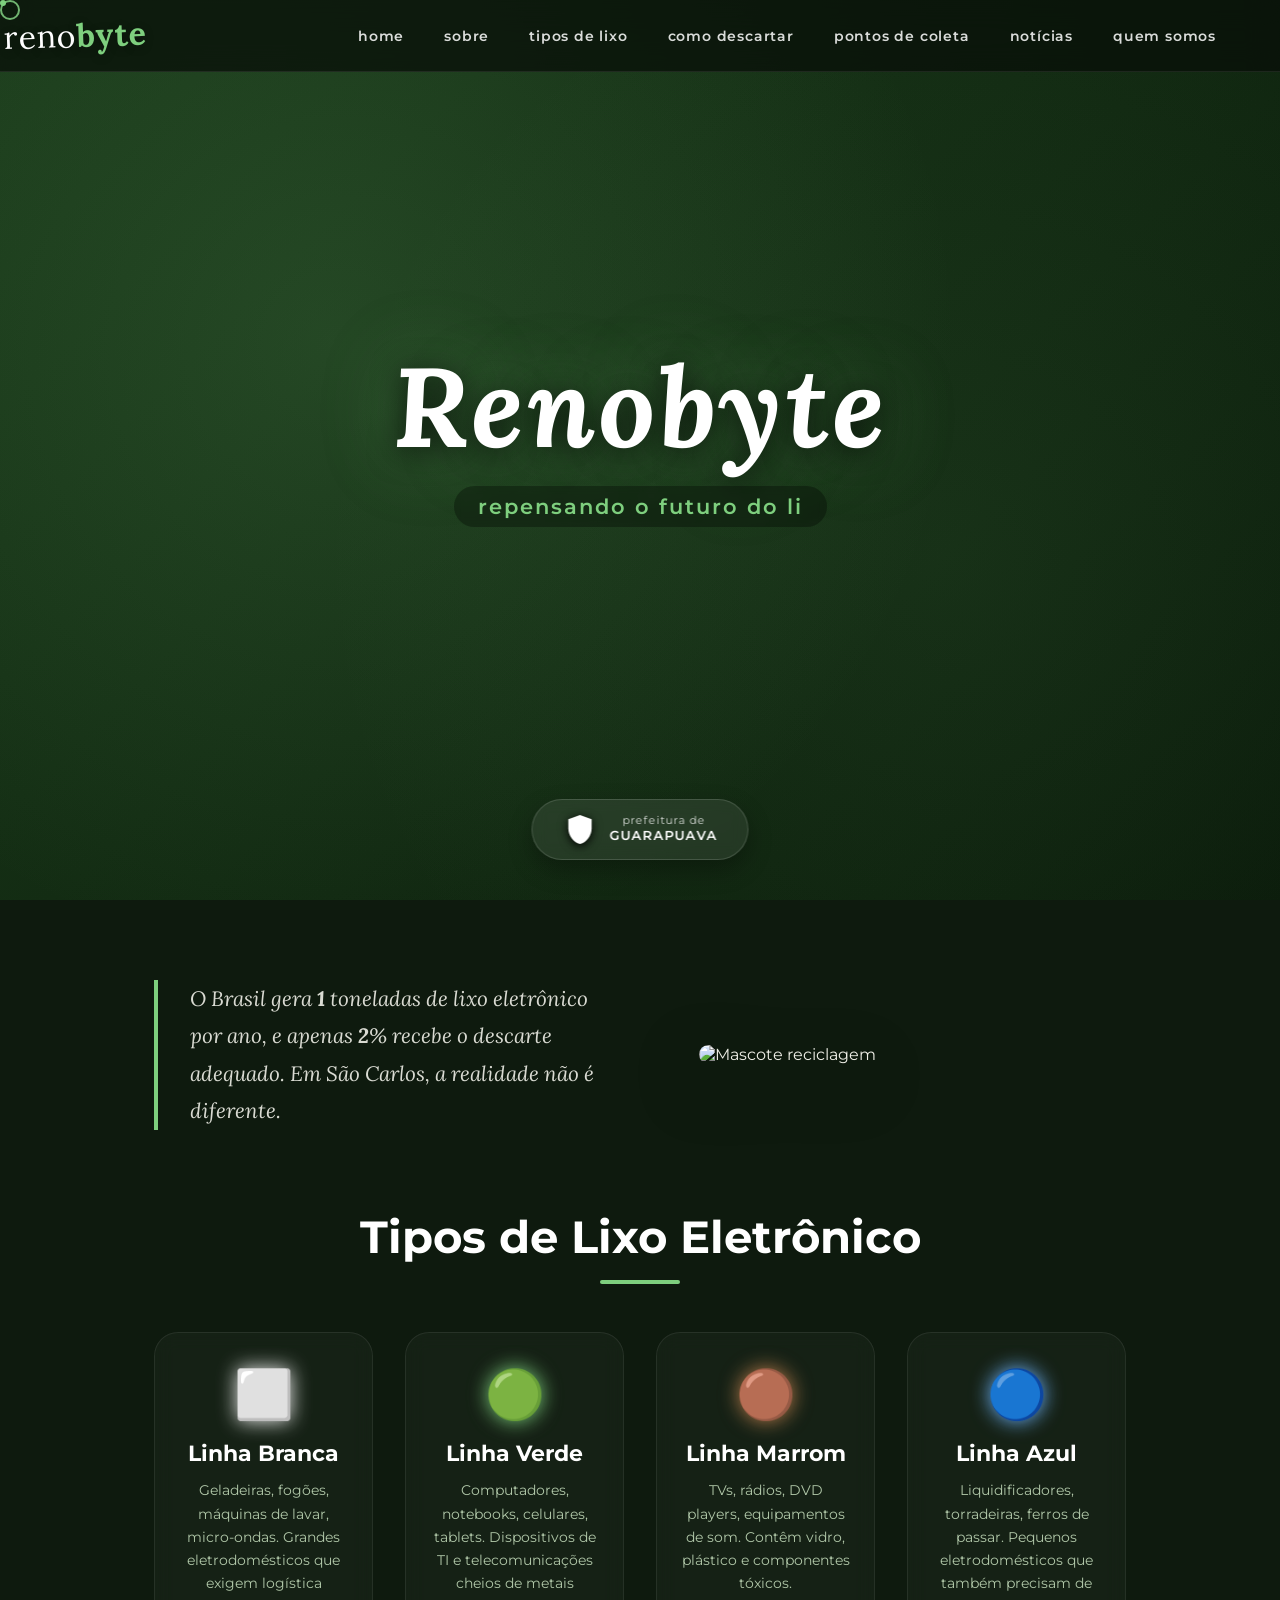
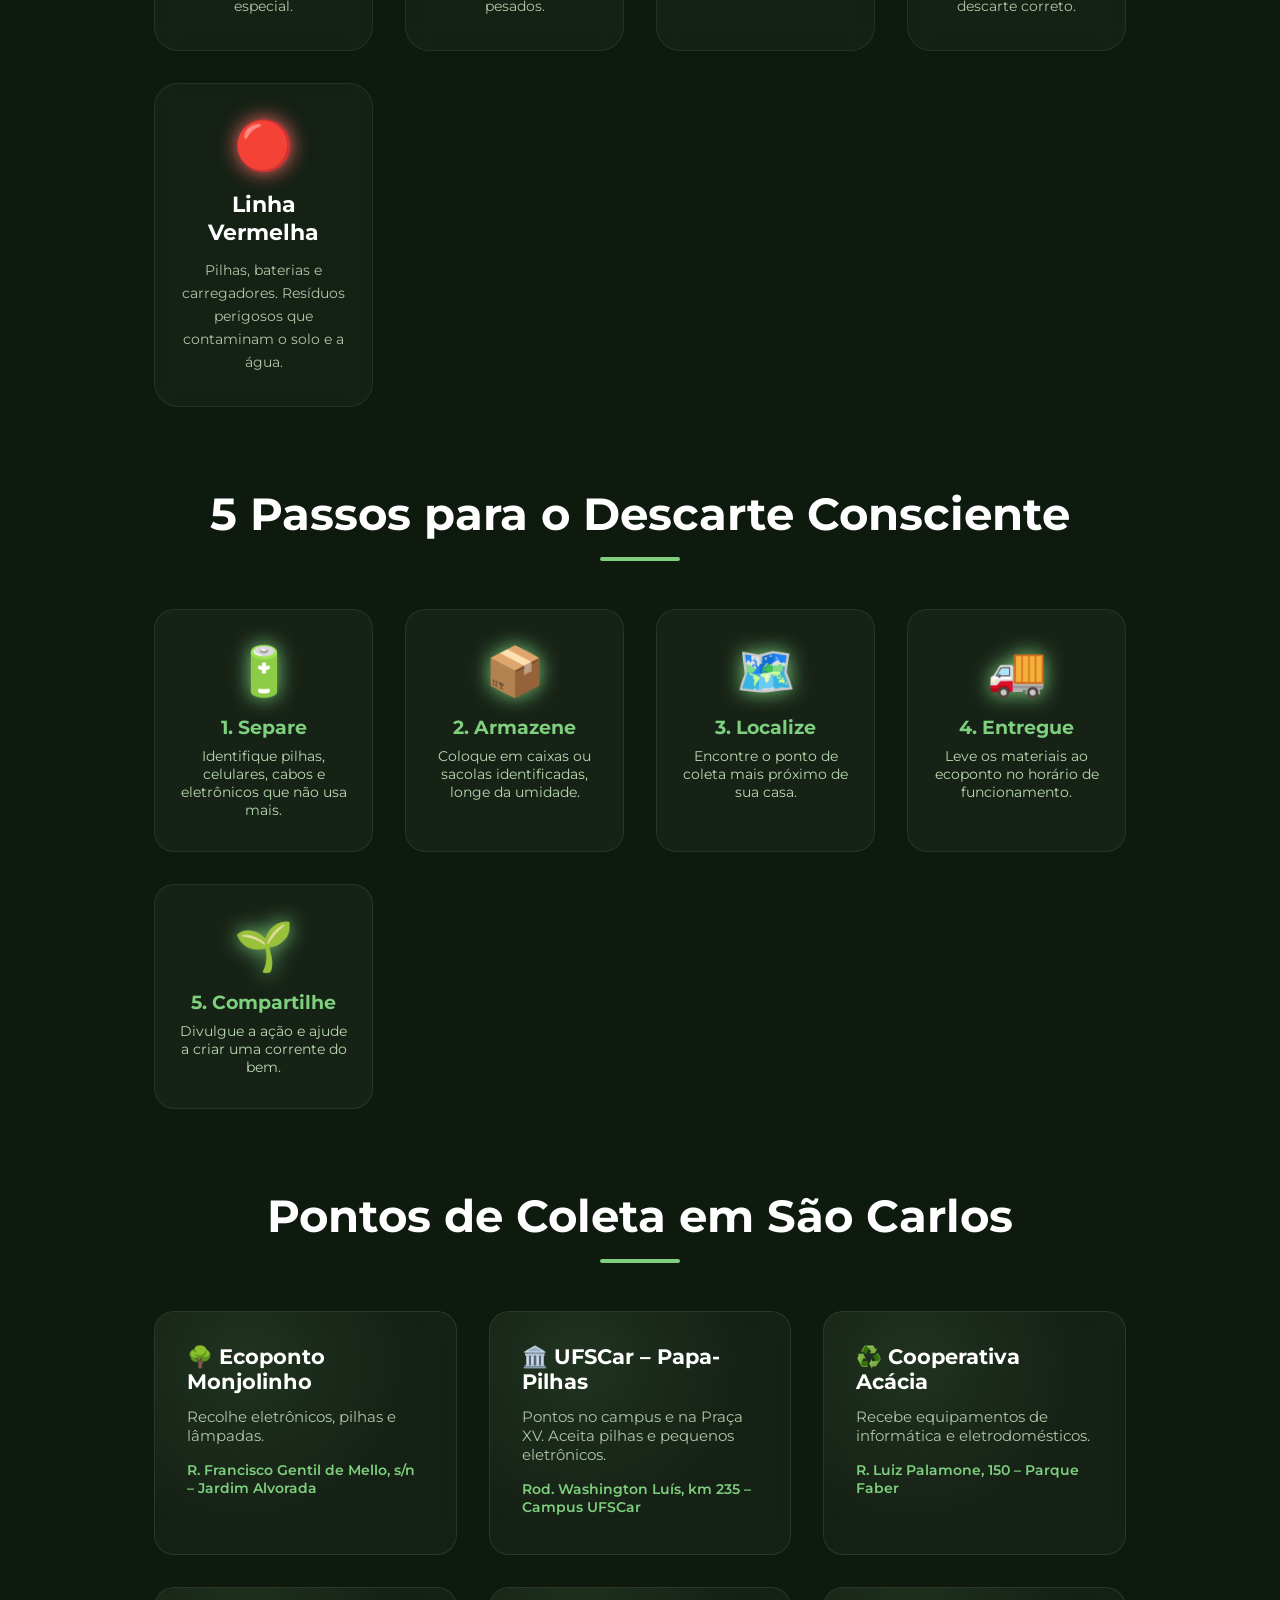
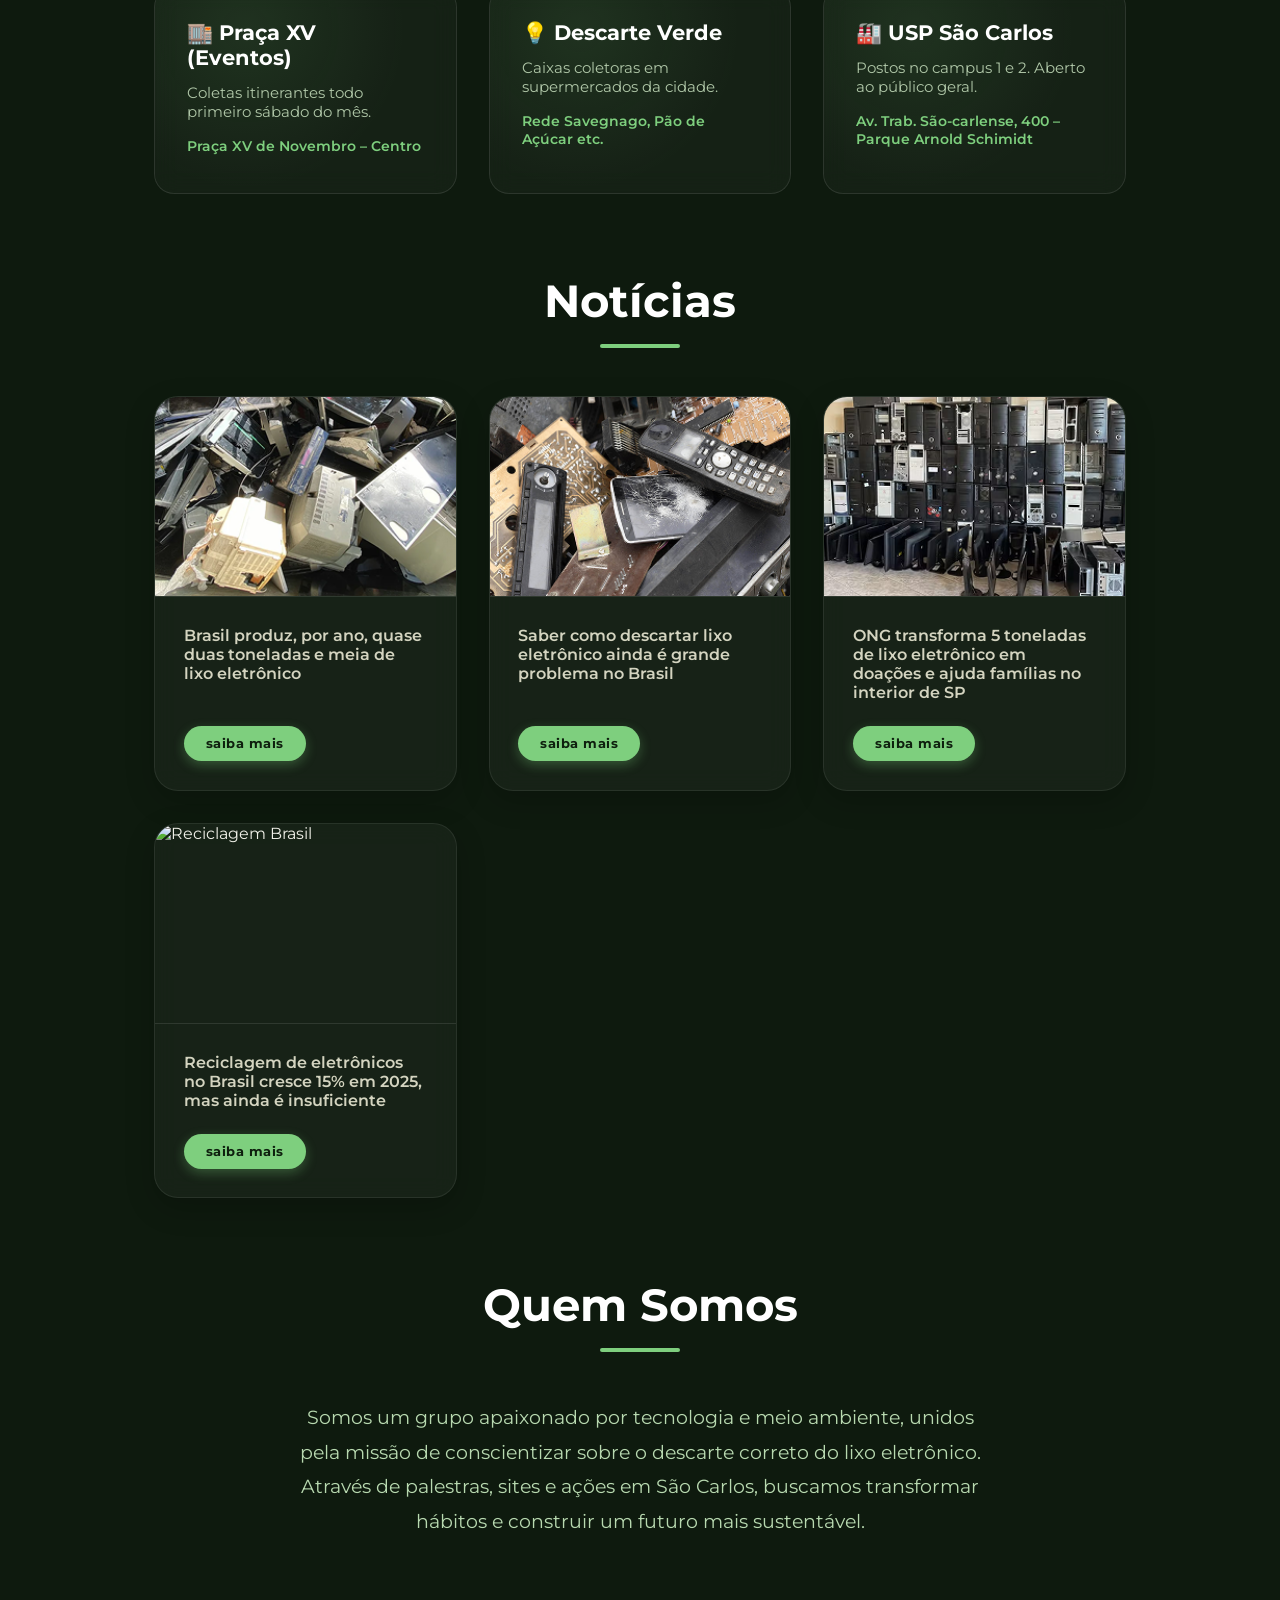
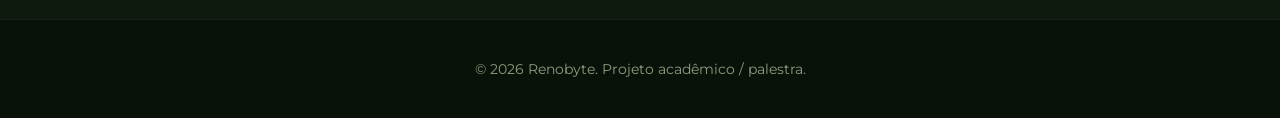
==== Renobyte/index.html @ 508f80ec "Commti" ====
<!DOCTYPE html>
<html lang="pt-br">
<head>
    <meta charset="UTF-8">
    <meta name="viewport" content="width=device-width, initial-scale=1.0">
    <title>Renobyte - Lixo Eletrônico São Carlos</title>
    <link rel="preconnect" href="https://fonts.googleapis.com">
    <link rel="preconnect" href="https://fonts.gstatic.com" crossorigin>
    <link href="https://fonts.googleapis.com/css2?family=Montserrat:wght@400;600;700&family=Lora:ital,wght@0,400;1,400&display=swap" rel="stylesheet">
    <link rel="stylesheet" href="./Styles/Index.css">
</head>
<body>
    <canvas id="particleCanvas"></canvas>

    <div class="cursor"></div>
    <div class="cursor-dot"></div>

    <div class="mobile-overlay" id="mobileOverlay"></div>
    <div class="mobile-menu" id="mobileMenu">
        <a href="#home">home</a>
        <a href="#sobre">sobre</a>
        <a href="#tipos">tipos de lixo</a>
        <a href="#passos">como descartar</a>
        <a href="#pontos">pontos de coleta</a>
        <a href="#noticias">notícias</a>
        <a href="#quem-somos">quem somos</a>
    </div>

    <header>
        <div class="logo reveal-left">reno<span>byte</span></div>
        <nav class="desktop-nav">
            <ul>
                <li><a href="#home">home</a></li>
                <li><a href="#sobre">sobre</a></li>
                <li><a href="#tipos">tipos de lixo</a></li>
                <li><a href="#passos">como descartar</a></li>
                <li><a href="#pontos">pontos de coleta</a></li>
                <li><a href="#noticias">notícias</a></li>
                <li><a href="#quem-somos">quem somos</a></li>
            </ul>
        </nav>
        <button class="hamburger" id="hamburger" aria-label="Menu">
            <span></span>
            <span></span>
            <span></span>
        </button>
    </header>

    <!-- Hero -->
    <section id="home" class="hero">
        <div class="hero-content">
            <h1 id="mainTitle">Renobyte</h1>
            <p class="tagline" id="typing"></p>
        </div>
        <div class="guarapuava-badge" id="badge">
            <img src="data:image/svg+xml,%3Csvg xmlns='http://www.w3.org/2000/svg' viewBox='0 0 24 24' fill='%23ffffff'%3E%3Cpath d='M12 2L4 5v6.09c0 5.05 3.41 9.76 8 10.91 4.59-1.15 8-5.86 8-10.91V5l-8-3z'/%3E%3C/svg%3E" alt="escudo">
            <div class="text">
                <small>prefeitura de</small>
                GUARAPUAVA
            </div>
        </div>
    </section>

    <!-- Sobre -->
    <section id="sobre" class="section-pad about-section">
        <div class="about-text reveal reveal-left">
            <p>O Brasil gera <strong id="tonCounter">0</strong> toneladas de lixo eletrônico por ano, e apenas <strong id="percentCounter">0</strong>% recebe o descarte adequado. Em São Carlos, a realidade não é diferente.</p>
        </div>
        <div class="about-image reveal reveal-right">
            <img src="https://cdn-icons-png.flaticon.com/512/6407/6407187.png" alt="Mascote reciclagem">
        </div>
    </section>

    <!-- Tipos de Lixo Eletrônico -->
    <section id="tipos" class="section-pad">
        <h2 class="section-title reveal reveal-up">Tipos de Lixo Eletrônico</h2>
        <div class="tipos-grid">
            <div class="tipo-card linha-branca reveal reveal-left">
                <div class="tipo-icon">⬜</div>
                <h3>Linha Branca</h3>
                <p>Geladeiras, fogões, máquinas de lavar, micro-ondas. Grandes eletrodomésticos que exigem logística especial.</p>
            </div>
            <div class="tipo-card linha-verde reveal reveal-up">
                <div class="tipo-icon">🟢</div>
                <h3>Linha Verde</h3>
                <p>Computadores, notebooks, celulares, tablets. Dispositivos de TI e telecomunicações cheios de metais pesados.</p>
            </div>
            <div class="tipo-card linha-marrom reveal reveal-up">
                <div class="tipo-icon">🟤</div>
                <h3>Linha Marrom</h3>
                <p>TVs, rádios, DVD players, equipamentos de som. Contêm vidro, plástico e componentes tóxicos.</p>
            </div>
            <div class="tipo-card linha-azul reveal reveal-up">
                <div class="tipo-icon">🔵</div>
                <h3>Linha Azul</h3>
                <p>Liquidificadores, torradeiras, ferros de passar. Pequenos eletrodomésticos que também precisam de descarte correto.</p>
            </div>
            <div class="tipo-card linha-vermelha reveal reveal-right">
                <div class="tipo-icon">🔴</div>
                <h3>Linha Vermelha</h3>
                <p>Pilhas, baterias e carregadores. Resíduos perigosos que contaminam o solo e a água.</p>
            </div>
        </div>
    </section>

    <!-- 5 passos -->
    <section id="passos" class="section-pad">
        <h2 class="section-title reveal reveal-up">5 Passos para o Descarte Consciente</h2>
        <div class="steps-container">
            <div class="step-card reveal reveal-up">
                <div class="step-icon">🔋</div>
                <h3>1. Separe</h3>
                <p>Identifique pilhas, celulares, cabos e eletrônicos que não usa mais.</p>
            </div>
            <div class="step-card reveal reveal-up">
                <div class="step-icon">📦</div>
                <h3>2. Armazene</h3>
                <p>Coloque em caixas ou sacolas identificadas, longe da umidade.</p>
            </div>
            <div class="step-card reveal reveal-up">
                <div class="step-icon">🗺️</div>
                <h3>3. Localize</h3>
                <p>Encontre o ponto de coleta mais próximo de sua casa.</p>
            </div>
            <div class="step-card reveal reveal-up">
                <div class="step-icon">🚚</div>
                <h3>4. Entregue</h3>
                <p>Leve os materiais ao ecoponto no horário de funcionamento.</p>
            </div>
            <div class="step-card reveal reveal-up">
                <div class="step-icon">🌱</div>
                <h3>5. Compartilhe</h3>
                <p>Divulgue a ação e ajude a criar uma corrente do bem.</p>
            </div>
        </div>
    </section>

    <!-- Pontos de coleta -->
    <section id="pontos" class="section-pad">
        <h2 class="section-title reveal reveal-up">Pontos de Coleta em São Carlos</h2>
        <div class="pontos-grid">
            <div class="ponto-card reveal reveal-left">
                <h4>🌳 Ecoponto Monjolinho</h4>
                <p>Recolhe eletrônicos, pilhas e lâmpadas.</p>
                <p class="endereco">R. Francisco Gentil de Mello, s/n – Jardim Alvorada</p>
            </div>
            <div class="ponto-card reveal reveal-up">
                <h4>🏛️ UFSCar – Papa-Pilhas</h4>
                <p>Pontos no campus e na Praça XV. Aceita pilhas e pequenos eletrônicos.</p>
                <p class="endereco">Rod. Washington Luís, km 235 – Campus UFSCar</p>
            </div>
            <div class="ponto-card reveal reveal-right">
                <h4>♻️ Cooperativa Acácia</h4>
                <p>Recebe equipamentos de informática e eletrodomésticos.</p>
                <p class="endereco">R. Luiz Palamone, 150 – Parque Faber</p>
            </div>
            <div class="ponto-card reveal reveal-left">
                <h4>🏬 Praça XV (Eventos)</h4>
                <p>Coletas itinerantes todo primeiro sábado do mês.</p>
                <p class="endereco">Praça XV de Novembro – Centro</p>
            </div>
            <div class="ponto-card reveal reveal-up">
                <h4>💡 Descarte Verde</h4>
                <p>Caixas coletoras em supermercados da cidade.</p>
                <p class="endereco">Rede Savegnago, Pão de Açúcar etc.</p>
            </div>
            <div class="ponto-card reveal reveal-right">
                <h4>🏭 USP São Carlos</h4>
                <p>Postos no campus 1 e 2. Aberto ao público geral.</p>
                <p class="endereco">Av. Trab. São-carlense, 400 – Parque Arnold Schimidt</p>
            </div>
        </div>
    </section>

    <!-- Notícias -->
    <section id="noticias" class="section-pad">
        <h2 class="section-title reveal reveal-up">Notícias</h2>
        <div class="news-container">
            <div class="news-card reveal reveal-up">
                <img src="./imgs/image 2.png" alt="Lixo eletrônico">
                <div class="content">
                    <p>Brasil produz, por ano, quase duas toneladas e meia de lixo eletrônico</p>
                    <a href="https://noticias.cancaonova.com/brasil/brasil-produz-por-ano-quase-duas-toneladas-e-meia-de-lixo-eletronico/" target="_blank" class="btn">Saiba Mais</a>
                </div>
            </div>
            <div class="news-card reveal reveal-up">
                <img src="./imgs/Rectangle 7.png" alt="Descarte">
                <div class="content">
                    <p>Saber como descartar lixo eletrônico ainda é grande problema no Brasil</p>
                    <a href="https://www.metropoles.com/brasil/saber-como-descartar-lixo-eletronico-ainda-e-grande-problema-no-brasil" target="_blank" class="btn">Saiba Mais</a>
                </div>
            </div>
            <div class="news-card reveal reveal-up">
                <img src="./imgs/image 3.png" alt="ONG">
                <div class="content">
                    <p>ONG transforma 5 toneladas de lixo eletrônico em doações e ajuda famílias no interior de SP</p>
                    <a href="https://g1.globo.com/sp/presidente-prudente-e-regiao/noticia/2025/11/10/ong-transforma-5-toneladas-de-lixo-eletronico-em-doacoes-e-ajuda-familias-no-interior-de-sp.ghtml" target="_blank" class="btn">Saiba Mais</a>
                </div>
            </div>
            <div class="news-card reveal reveal-up">
                <img src="https://images.unsplash.com/photo-1532996122724-e3c354a0b15b?w=500&auto=format&fit=crop&q=60" alt="Reciclagem Brasil">
                <div class="content">
                    <p>Reciclagem de eletrônicos no Brasil cresce 15% em 2025, mas ainda é insuficiente</p>
                    <a href="https://www.bbc.com/portuguese/articles/ckg2k9k48z8o" target="_blank" class="btn">Saiba Mais</a>
                </div>
            </div>
        </div>
    </section>

    <!-- Quem somos -->
    <section id="quem-somos" class="section-pad">
        <h2 class="section-title reveal reveal-up">Quem Somos</h2>
        <p class="quemsomos-text reveal reveal-scale">Somos um grupo apaixonado por tecnologia e meio ambiente, unidos pela missão de conscientizar sobre o descarte correto do lixo eletrônico. Através de palestras, sites e ações em São Carlos, buscamos transformar hábitos e construir um futuro mais sustentável.</p>
    </section>

    <footer>
        <p>© 2026 Renobyte. Projeto acadêmico / palestra.</p>
    </footer>

    <script src="./Scripts/Index.js" defer></script>
</body>
</html>
---- Renobyte/Styles/Index.css ----
* {
            margin: 0;
            padding: 0;
            box-sizing: border-box;
        }

        body {
            font-family: 'Montserrat', sans-serif;
            background-color: #0e1a0e;
            color: #f0f0e8;
            overflow-x: hidden;
            cursor: none;
        }

        #particleCanvas {
            position: fixed;
            top: 0;
            left: 0;
            width: 100%;
            height: 100%;
            z-index: -1;
            pointer-events: none;
        }

        .cursor {
            width: 20px;
            height: 20px;
            border: 2px solid #7ecf7e;
            border-radius: 50%;
            position: fixed;
            pointer-events: none;
            z-index: 9999;
            transition: transform 0.1s ease, background 0.2s;
            mix-blend-mode: difference;
        }
        .cursor-dot {
            width: 6px;
            height: 6px;
            background: #7ecf7e;
            border-radius: 50%;
            position: fixed;
            pointer-events: none;
            z-index: 10000;
            transition: transform 0.05s ease;
        }
        .cursor-trail {
            position: fixed;
            width: 40px;
            height: 40px;
            border: 1px solid rgba(126,207,126,0.2);
            border-radius: 50%;
            pointer-events: none;
            z-index: 9998;
            opacity: 0;
            transition: opacity 0.2s;
        }

        header {
            position: fixed;
            top: 0;
            left: 0;
            right: 0;
            z-index: 1000;
            background: rgba(8, 15, 8, 0.75);
            backdrop-filter: blur(15px);
            border-bottom: 1px solid rgba(255, 255, 255, 0.08);
            padding: 15px 5%;
            display: flex;
            justify-content: space-between;
            align-items: center;
            cursor: none;
        }
        .logo {
            font-family: 'Lora', serif;
            font-size: 2rem;
            color: #fff;
            letter-spacing: 1px;
            text-shadow: 0 2px 10px rgba(0,0,0,0.3);
            z-index: 1100;
            white-space: nowrap;
        }
        .logo span {
            color: #7ecf7e;
            font-weight: 700;
        }

        nav ul {
            display: flex;
            list-style: none;
            gap: 2.5rem;
        }
        nav a {
            text-decoration: none;
            color: rgba(255, 255, 255, 0.85);
            font-weight: 600;
            font-size: 0.9rem;
            text-transform: lowercase;
            letter-spacing: 0.8px;
            transition: color 0.3s;
            cursor: none;
        }
        nav a:hover {
            color: #7ecf7e;
        }

        .hamburger {
            display: none;
            flex-direction: column;
            cursor: pointer;
            z-index: 1100;
            background: none;
            border: none;
            padding: 10px;
        }
        .hamburger span {
            width: 30px;
            height: 3px;
            background: #7ecf7e;
            margin: 4px 0;
            border-radius: 3px;
            transition: 0.4s;
            display: block;
        }
        .hamburger.active span:nth-child(1) {
            transform: rotate(-45deg) translate(-5px, 6px);
        }
        .hamburger.active span:nth-child(2) {
            opacity: 0;
        }
        .hamburger.active span:nth-child(3) {
            transform: rotate(45deg) translate(-5px, -6px);
        }

        .mobile-menu {
            position: fixed;
            top: 0;
            right: -280px;
            width: 280px;
            height: 100vh;
            background: rgba(10, 20, 10, 0.95);
            backdrop-filter: blur(20px);
            border-left: 1px solid rgba(255,255,255,0.1);
            z-index: 1050;
            padding: 90px 30px 30px;
            transition: right 0.4s cubic-bezier(0.23, 1, 0.32, 1);
            display: flex;
            flex-direction: column;
            gap: 1.5rem;
        }
        .mobile-menu.active {
            right: 0;
        }
        .mobile-menu a {
            color: rgba(255,255,255,0.9);
            text-decoration: none;
            font-size: 1.2rem;
            font-weight: 600;
            text-transform: lowercase;
            letter-spacing: 1px;
            padding: 12px 0;
            border-bottom: 1px solid rgba(255,255,255,0.1);
            cursor: none;
        }
        .mobile-overlay {
            position: fixed;
            top: 0;
            left: 0;
            width: 100%;
            height: 100%;
            background: rgba(0,0,0,0.5);
            z-index: 1040;
            opacity: 0;
            pointer-events: none;
            transition: opacity 0.4s;
        }
        .mobile-overlay.active {
            opacity: 1;
            pointer-events: auto;
        }

        .hero {
            position: relative;
            width: 100%;
            height: 100vh;
            display: flex;
            flex-direction: column;
            align-items: center;
            justify-content: center;
            text-align: center;
            background: linear-gradient(135deg, #1a3a1a, #0a1a0a);
            overflow: hidden;
        }
        .hero::before {
            content: '';
            position: absolute;
            width: 120%;
            height: 120%;
            background: radial-gradient(circle at 30% 40%, rgba(126,207,126,0.15) 0%, transparent 50%),
                        radial-gradient(circle at 70% 60%, rgba(126,207,126,0.08) 0%, transparent 50%);
            animation: heroPulse 8s ease-in-out infinite alternate;
        }
        @keyframes heroPulse {
            0% { transform: scale(1) rotate(0deg); }
            100% { transform: scale(1.05) rotate(2deg); }
        }
        .hero-content { position: relative; z-index: 2; }
        .hero h1 {
            font-family: 'Lora', serif;
            font-size: clamp(3rem, 10vw, 7rem);
            font-style: italic;
            color: #fff;
            margin-bottom: 0.5rem;
            text-shadow: 0 4px 30px rgba(0,0,0,0.8), 0 0 80px rgba(126,207,126,0.4);
            letter-spacing: 3px;
            transition: text-shadow 0.3s;
            max-width: 100vw;
            word-wrap: break-word;
            padding: 0 20px;
        }
        .hero h1.glitch-active {
            animation: glitch 0.3s linear;
        }
        @keyframes glitch {
            0% { text-shadow: 2px 0 red, -2px 0 blue; transform: translate(2px, -2px); }
            25% { text-shadow: -2px 0 cyan, 2px 0 magenta; transform: translate(-2px, 2px); }
            50% { text-shadow: 3px 0 yellow, -3px 0 green; transform: translate(-3px, -3px); }
            75% { text-shadow: -1px 0 white, 1px 0 lime; transform: translate(1px, 1px); }
            100% { text-shadow: none; transform: translate(0); }
        }
        .tagline {
            font-size: clamp(0.9rem, 2.5vw, 1.3rem);
            font-weight: 600;
            color: #7ecf7e;
            margin-bottom: 2.5rem;
            text-transform: lowercase;
            letter-spacing: 2px;
            background: rgba(0,0,0,0.3);
            display: inline-block;
            padding: 8px 24px;
            border-radius: 30px;
            backdrop-filter: blur(4px);
            min-height: 2.5rem;
        }
        .guarapuava-badge {
            position: absolute;
            bottom: 40px;
            left: 50%;
            transform: translateX(-50%);
            z-index: 5;
            display: flex;
            align-items: center;
            gap: 12px;
            background: rgba(255,255,255,0.08);
            backdrop-filter: blur(8px);
            padding: 12px 30px;
            border-radius: 40px;
            border: 1px solid rgba(255,255,255,0.15);
            box-shadow: 0 10px 25px rgba(0,0,0,0.3);
            transition: transform 0.1s ease-out;
        }
        .guarapuava-badge img {
            height: 35px;
            filter: drop-shadow(0 2px 5px black);
        }
        .guarapuava-badge .text {
            color: white;
            font-size: 0.8rem;
            font-weight: 600;
            letter-spacing: 1px;
            text-transform: uppercase;
            line-height: 1.3;
        }
        .guarapuava-badge .text small {
            display: block;
            font-weight: 400;
            opacity: 0.8;
            text-transform: none;
        }

        .section-pad {
            max-width: 1100px;
            margin: 80px auto;
            padding: 0 5%;
        }
        .section-title {
            font-size: 2.8rem;
            font-weight: 700;
            color: #fff;
            margin-bottom: 3rem;
            text-align: center;
            position: relative;
        }
        .section-title::after {
            content: '';
            display: block;
            width: 80px;
            height: 4px;
            background: #7ecf7e;
            margin: 1rem auto 0;
            border-radius: 5px;
        }

        .about-section {
            display: grid;
            grid-template-columns: 1fr 1fr;
            gap: 4rem;
            align-items: center;
        }
        .about-text {
            font-family: 'Lora', serif;
            font-style: italic;
            font-size: 1.3rem;
            color: rgba(240, 240, 232, 0.9);
            line-height: 1.8;
            border-left: 4px solid #7ecf7e;
            padding-left: 2rem;
        }
        .about-image img {
            width: 100%;
            max-width: 400px;
            display: block;
            margin: 0 auto;
            border-radius: 20px;
            filter: drop-shadow(0 20px 30px rgba(0,0,0,0.5));
        }

        /* Tipos de lixo */
        .tipos-grid {
            display: grid;
            grid-template-columns: repeat(auto-fit, minmax(200px, 1fr));
            gap: 2rem;
            perspective: 1000px;
        }
        .tipo-card {
            background: rgba(255,255,255,0.03);
            backdrop-filter: blur(10px);
            border: 1px solid rgba(255,255,255,0.08);
            border-radius: 24px;
            padding: 2rem 1.5rem;
            text-align: center;
            transition: transform 0.3s, box-shadow 0.3s, border-color 0.3s;
            cursor: default;
            transform-style: preserve-3d;
            position: relative;
            overflow: hidden;
        }
        .tipo-card:hover {
            transform: translateY(-8px) rotateX(3deg) rotateY(2deg);
            box-shadow: 0 25px 45px rgba(0,0,0,0.6);
            border-color: #7ecf7e;
        }
        .tipo-icon {
            font-size: 3rem;
            margin-bottom: 1rem;
            filter: drop-shadow(0 0 10px currentColor);
        }
        .tipo-card h3 {
            color: #fff;
            font-size: 1.4rem;
            margin-bottom: 0.8rem;
        }
        .tipo-card p {
            color: #b0c7a8;
            font-size: 0.9rem;
            line-height: 1.6;
        }
        .linha-branca .tipo-icon { color: #f0f0f0; }
        .linha-verde .tipo-icon { color: #7ecf7e; }
        .linha-marrom .tipo-icon { color: #b87c4b; }
        .linha-azul .tipo-icon { color: #6eb5ff; }
        .linha-vermelha .tipo-icon { color: #ff6b6b; }

        .steps-container {
            display: grid;
            grid-template-columns: repeat(auto-fit, minmax(180px, 1fr));
            gap: 2rem;
            margin-top: 2rem;
        }
        .step-card {
            background: rgba(255,255,255,0.04);
            backdrop-filter: blur(10px);
            border: 1px solid rgba(255,255,255,0.08);
            border-radius: 20px;
            padding: 2rem 1.5rem;
            text-align: center;
            transition: transform 0.3s, box-shadow 0.3s;
            cursor: default;
        }
        .step-card:hover {
            transform: translateY(-8px);
            box-shadow: 0 20px 40px rgba(0,0,0,0.5);
            border-color: rgba(126,207,126,0.5);
        }
        .step-icon {
            font-size: 3rem;
            margin-bottom: 1rem;
            filter: drop-shadow(0 0 10px #7ecf7e);
        }
        .step-card h3 {
            color: #7ecf7e;
            margin-bottom: 0.5rem;
            font-weight: 700;
        }
        .step-card p {
            color: #b8d9b0;
            font-size: 0.9rem;
        }

        .pontos-grid {
            display: grid;
            grid-template-columns: repeat(auto-fit, minmax(280px, 1fr));
            gap: 2rem;
            perspective: 1000px;
        }
        .ponto-card {
            background: rgba(255,255,255,0.03);
            backdrop-filter: blur(12px);
            border: 1px solid rgba(255,255,255,0.1);
            border-radius: 20px;
            padding: 2rem;
            transition: transform 0.3s, box-shadow 0.3s;
            cursor: pointer;
            transform-style: preserve-3d;
            position: relative;
            overflow: hidden;
        }
        .ponto-card::before {
            content: '';
            position: absolute;
            top: 0;
            left: 0;
            width: 100%;
            height: 100%;
            background: radial-gradient(circle at 30% 20%, rgba(126,207,126,0.1) 0%, transparent 60%);
            z-index: 0;
        }
        .ponto-card:hover {
            transform: translateY(-10px) rotateX(2deg);
            box-shadow: 0 25px 50px rgba(0,0,0,0.6), 0 0 30px rgba(126,207,126,0.2);
            border-color: #7ecf7e;
        }
        .ponto-card h4 {
            color: #fff;
            font-size: 1.3rem;
            margin-bottom: 0.8rem;
            position: relative;
            z-index: 1;
        }
        .ponto-card p {
            color: #b0c7a8;
            font-size: 0.95rem;
            margin-bottom: 0.4rem;
            position: relative;
            z-index: 1;
        }
        .ponto-card .endereco {
            color: #7ecf7e;
            font-weight: 600;
            font-size: 0.9rem;
            margin-top: 1rem;
            position: relative;
            z-index: 1;
        }

        .news-container {
            display: grid;
            grid-template-columns: repeat(auto-fit, minmax(250px, 1fr));
            gap: 2rem;
            perspective: 1000px;
        }
        .news-card {
            background: rgba(255, 255, 255, 0.04);
            backdrop-filter: blur(12px);
            border: 1px solid rgba(255, 255, 255, 0.08);
            border-radius: 24px;
            overflow: hidden;
            transition: box-shadow 0.3s, border-color 0.3s, transform 0.1s ease;
            box-shadow: 0 10px 30px rgba(0,0,0,0.2);
            display: flex;
            flex-direction: column;
            transform-style: preserve-3d;
            cursor: pointer;
        }
        .news-card:hover {
            border-color: rgba(126,207,126,0.5);
            box-shadow: 0 25px 50px rgba(0,0,0,0.6), 0 0 30px rgba(126,207,126,0.3);
        }
        .news-card img {
            width: 100%;
            height: 200px;
            object-fit: cover;
            border-bottom: 1px solid rgba(255,255,255,0.1);
        }
        .news-card .content {
            padding: 1.8rem;
            display: flex;
            flex-direction: column;
            flex: 1;
        }
        .news-card p {
            font-weight: 600;
            font-size: 1rem;
            color: #d4d4c0;
            margin-bottom: 1.5rem;
            flex: 1;
        }
        .btn {
            display: inline-block;
            background: #7ecf7e;
            color: #0e1f0e;
            font-weight: 700;
            font-size: 0.8rem;
            text-transform: lowercase;
            letter-spacing: 0.5px;
            padding: 10px 22px;
            border-radius: 30px;
            text-decoration: none;
            transition: background 0.3s, transform 0.2s, box-shadow 0.2s;
            align-self: flex-start;
            border: none;
            box-shadow: 0 4px 12px rgba(126,207,126,0.3);
            cursor: none;
            position: relative;
            overflow: hidden;
        }
        .btn:hover {
            background: #a0f0a0;
            box-shadow: 0 6px 20px rgba(126,207,126,0.6);
        }
        .btn:active { transform: scale(0.95); }

        .quemsomos-text {
            color: #b8d9b0;
            font-size: 1.2rem;
            line-height: 1.8;
            max-width: 700px;
            margin: 0 auto;
            text-align: center;
        }

        footer {
            text-align: center;
            padding: 40px;
            background: rgba(0,0,0,0.3);
            color: #8a9e7e;
            font-size: 0.9rem;
            border-top: 1px solid rgba(255,255,255,0.05);
        }

        .reveal {
            opacity: 0;
            transition: opacity 0.8s ease, transform 0.8s ease;
        }
        .reveal-left { transform: translateX(-60px) rotate(-2deg); }
        .reveal-right { transform: translateX(60px) rotate(2deg); }
        .reveal-up { transform: translateY(60px); }
        .reveal-scale { transform: scale(0.8); }
        .reveal.visible {
            opacity: 1;
            transform: translateX(0) rotate(0) translateY(0) scale(1);
        }

        @media (max-width: 768px) {
            body { cursor: auto; }
            .cursor, .cursor-dot, .cursor-trail { display: none; }
            header { padding: 15px 20px; }
            .hamburger { display: flex; }
            nav.desktop-nav { display: none; }
            .about-section {
                grid-template-columns: 1fr;
                gap: 2rem;
                text-align: center;
            }
            .about-text {
                border-left: none;
                border-bottom: 4px solid #7ecf7e;
                padding-bottom: 2rem;
                padding-left: 0;
            }
            .section-title { font-size: 2rem; }
            .hero h1 { font-size: clamp(2.5rem, 12vw, 4rem); }
            .tagline { font-size: 0.9rem; }
            .tipos-grid { grid-template-columns: 1fr; }
            .news-container { grid-template-columns: 1fr; }
        }

        @media (min-width: 769px) {
            .mobile-menu, .mobile-overlay { display: none; }
        }
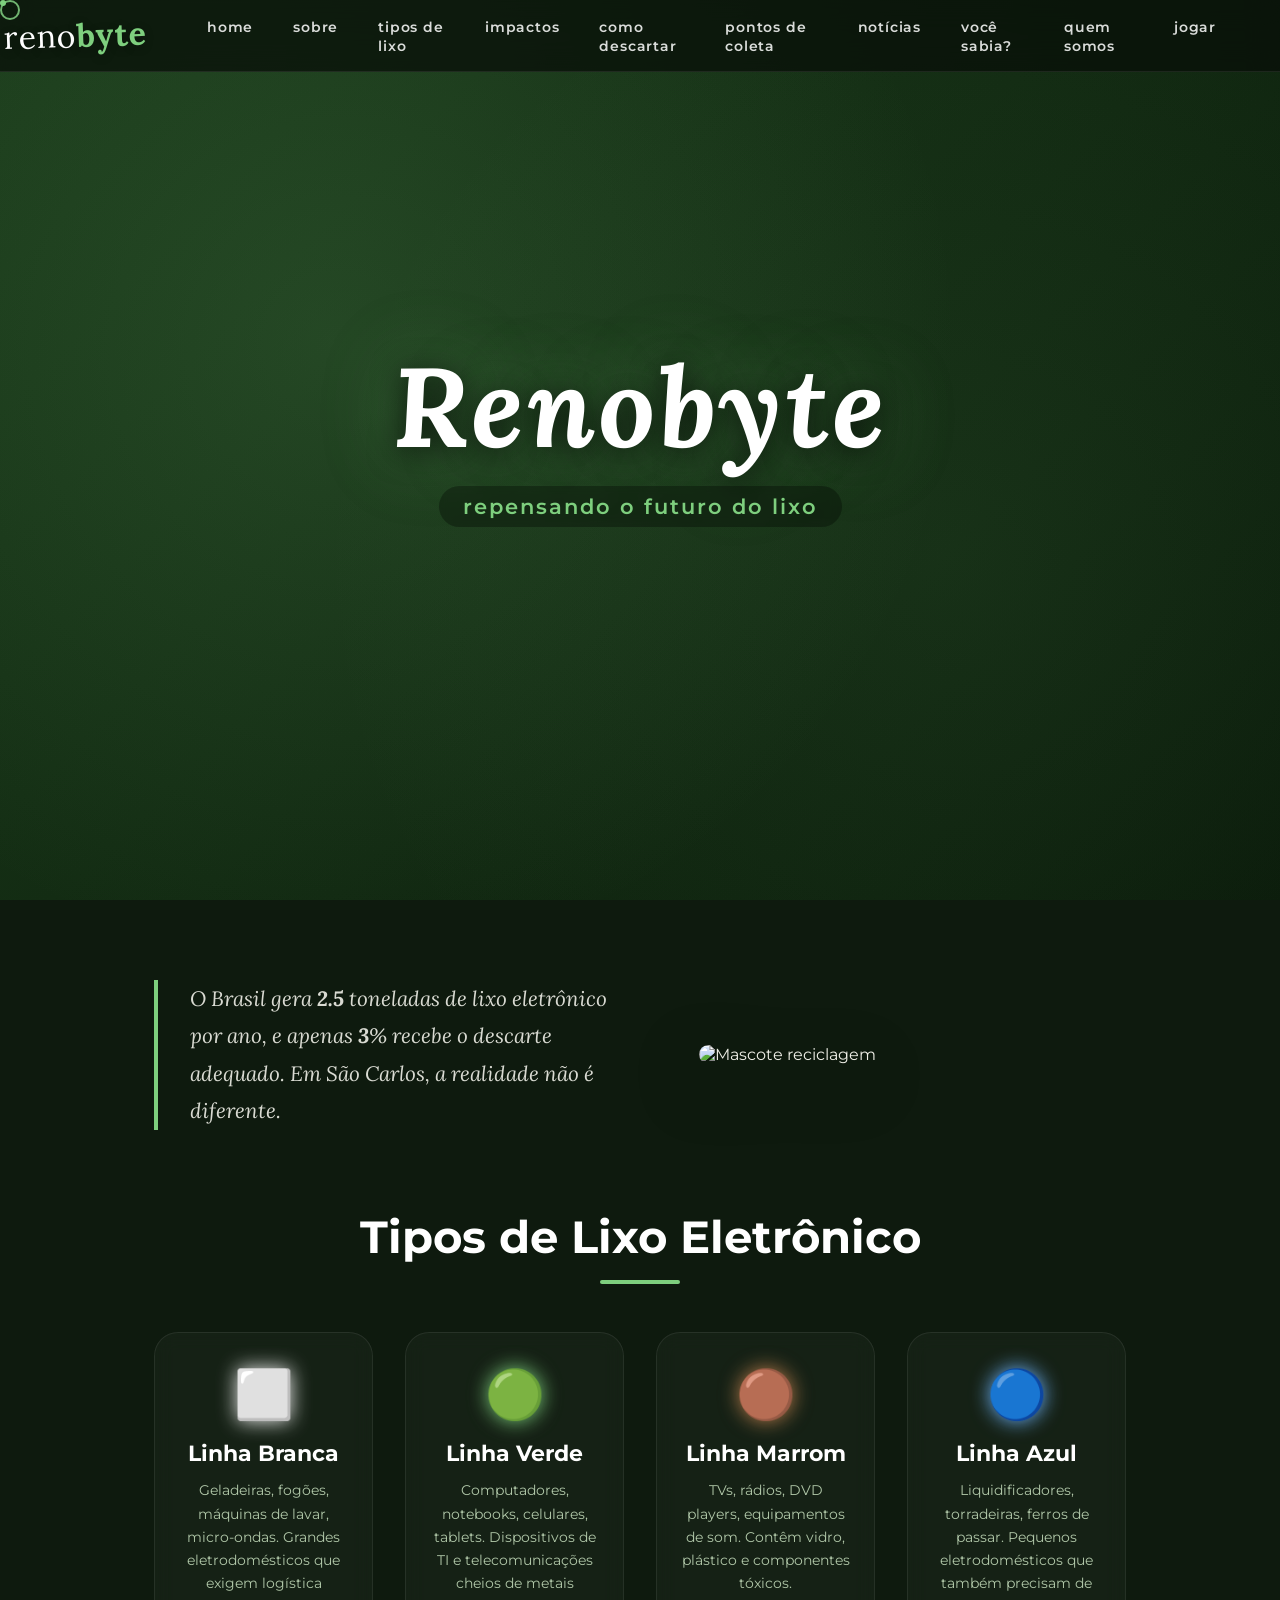
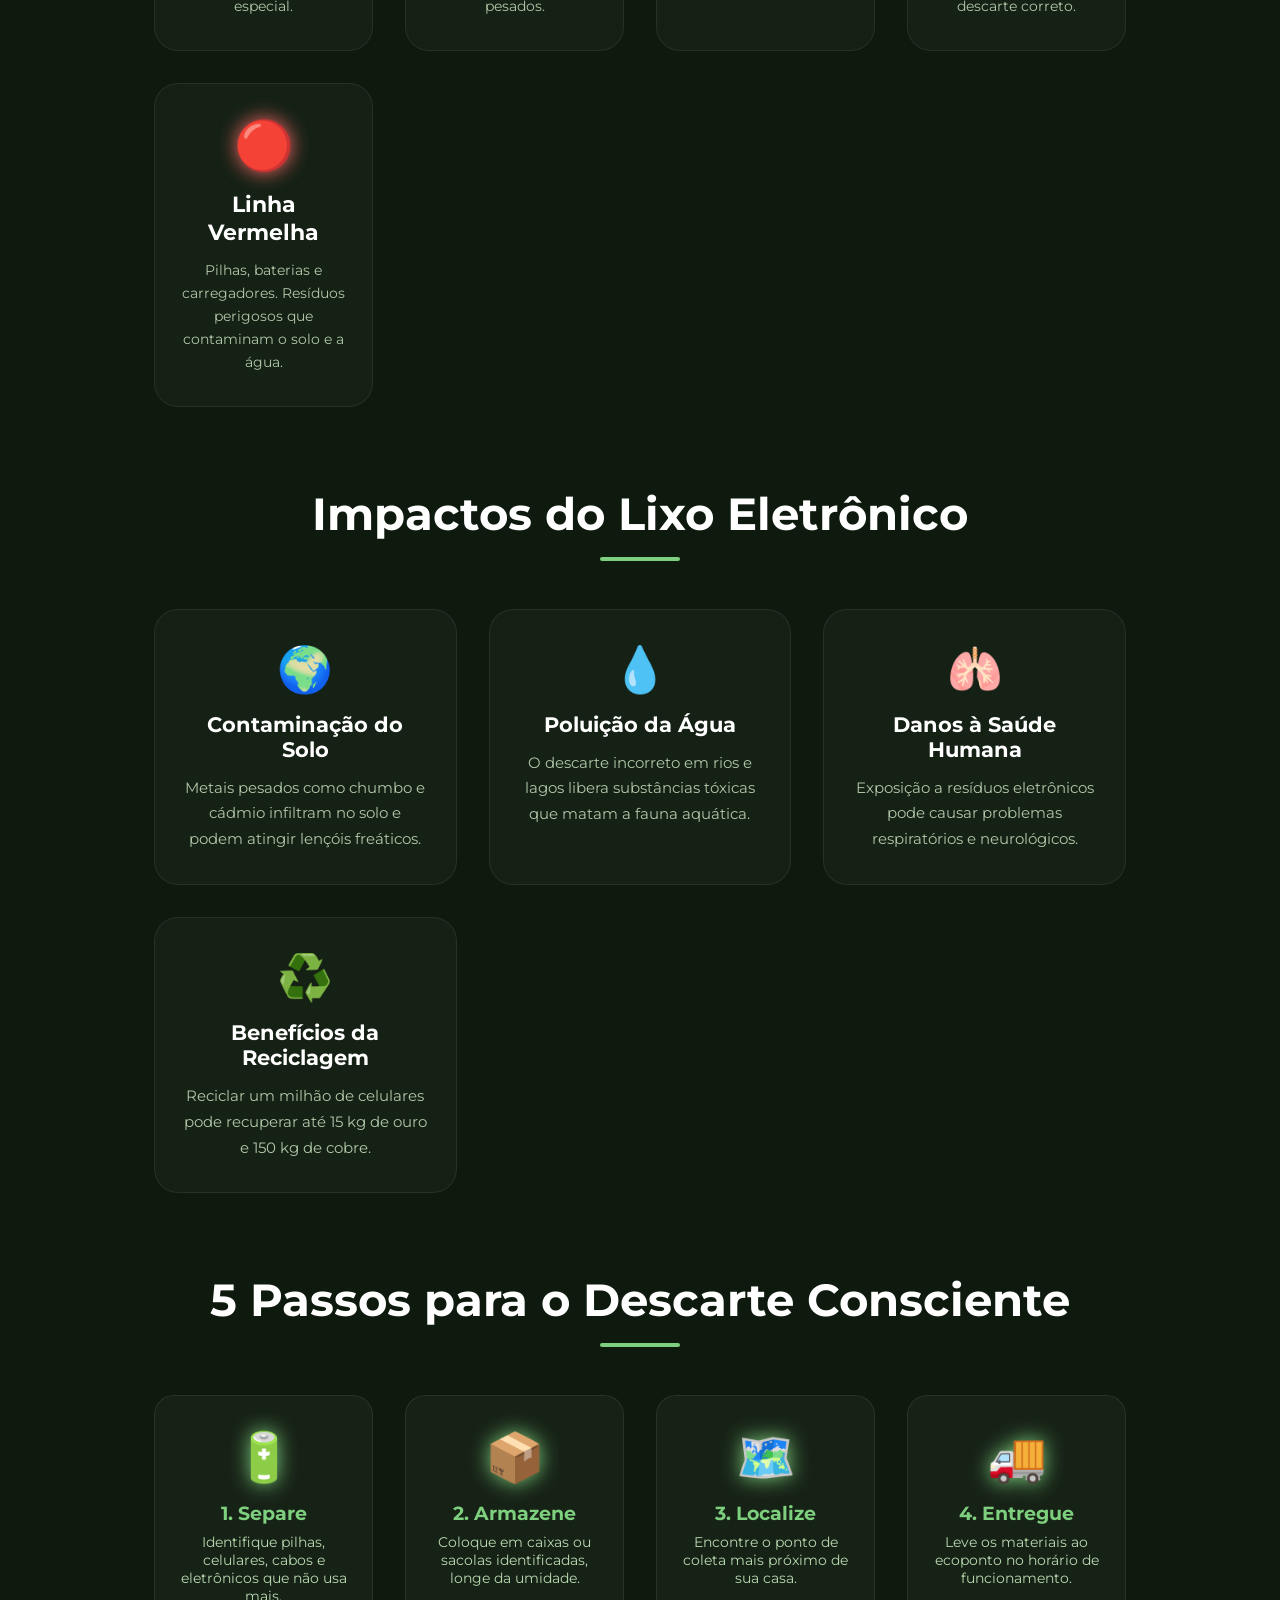
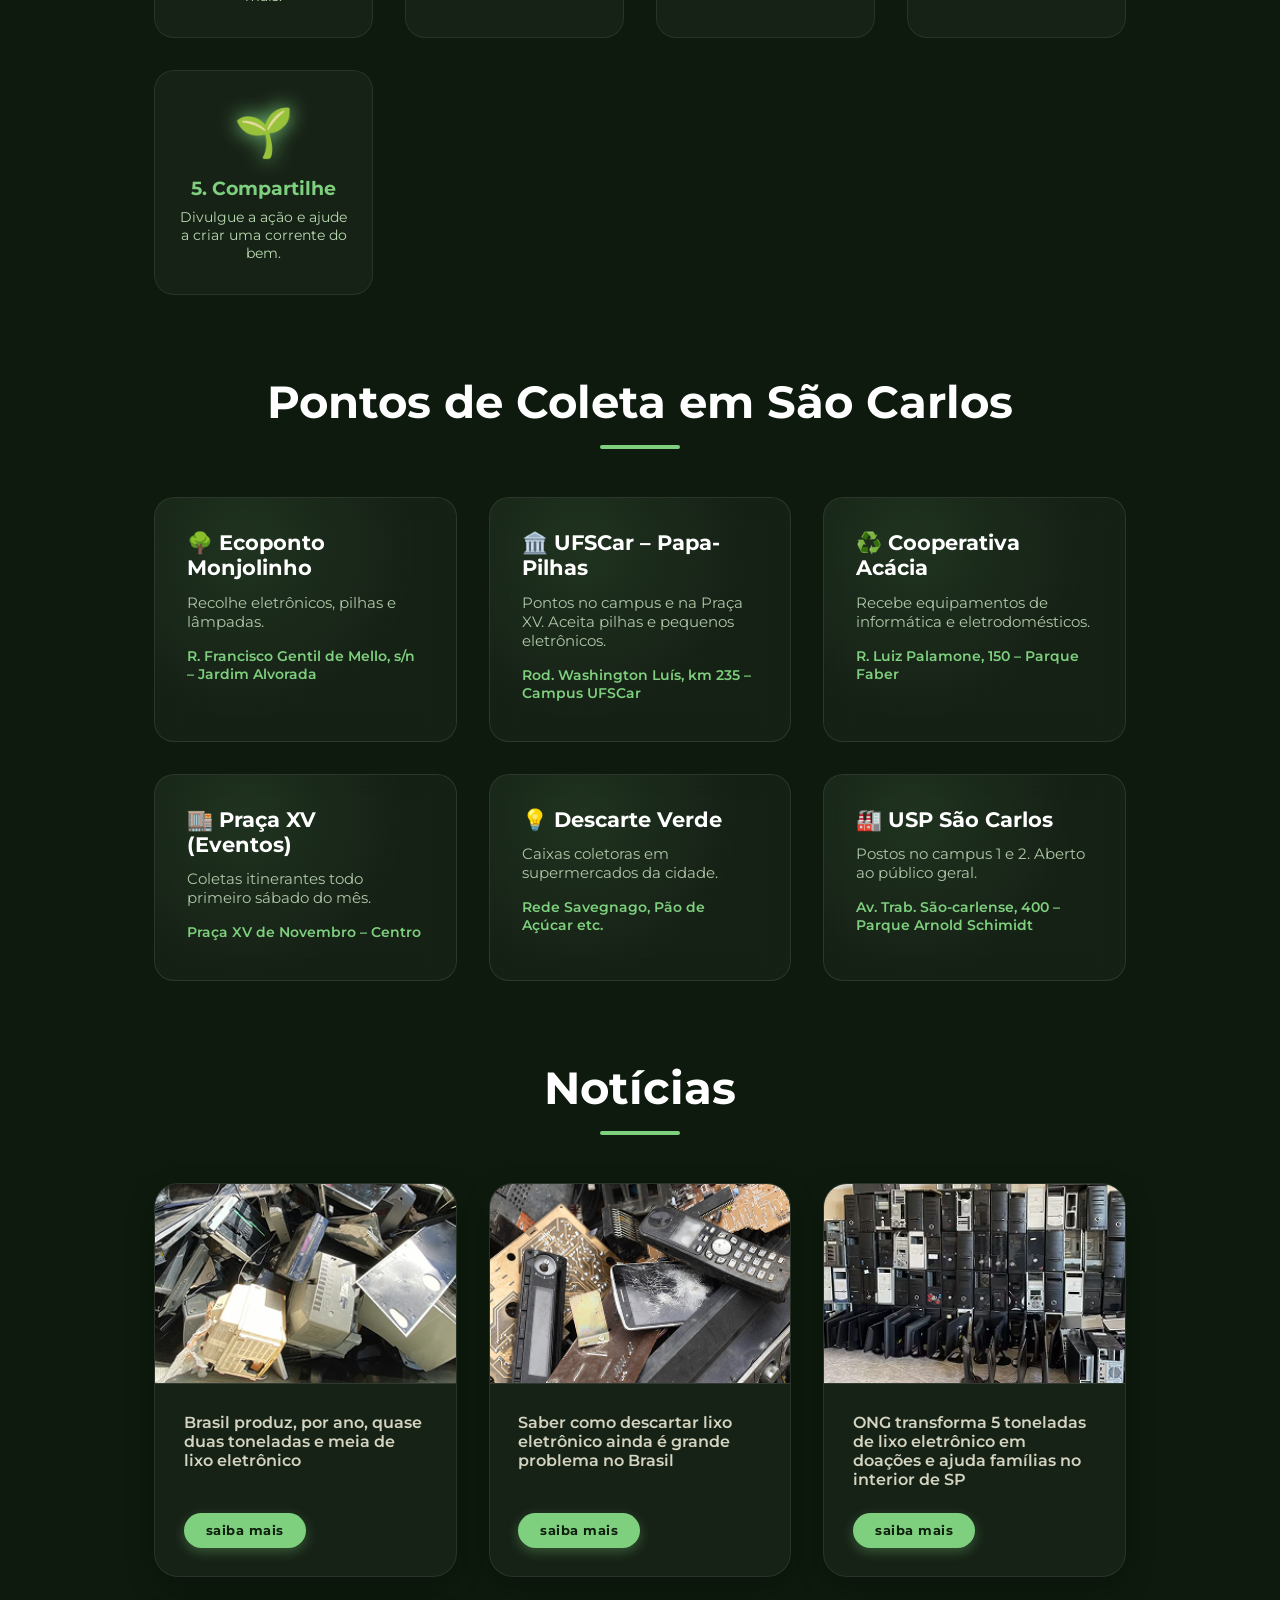
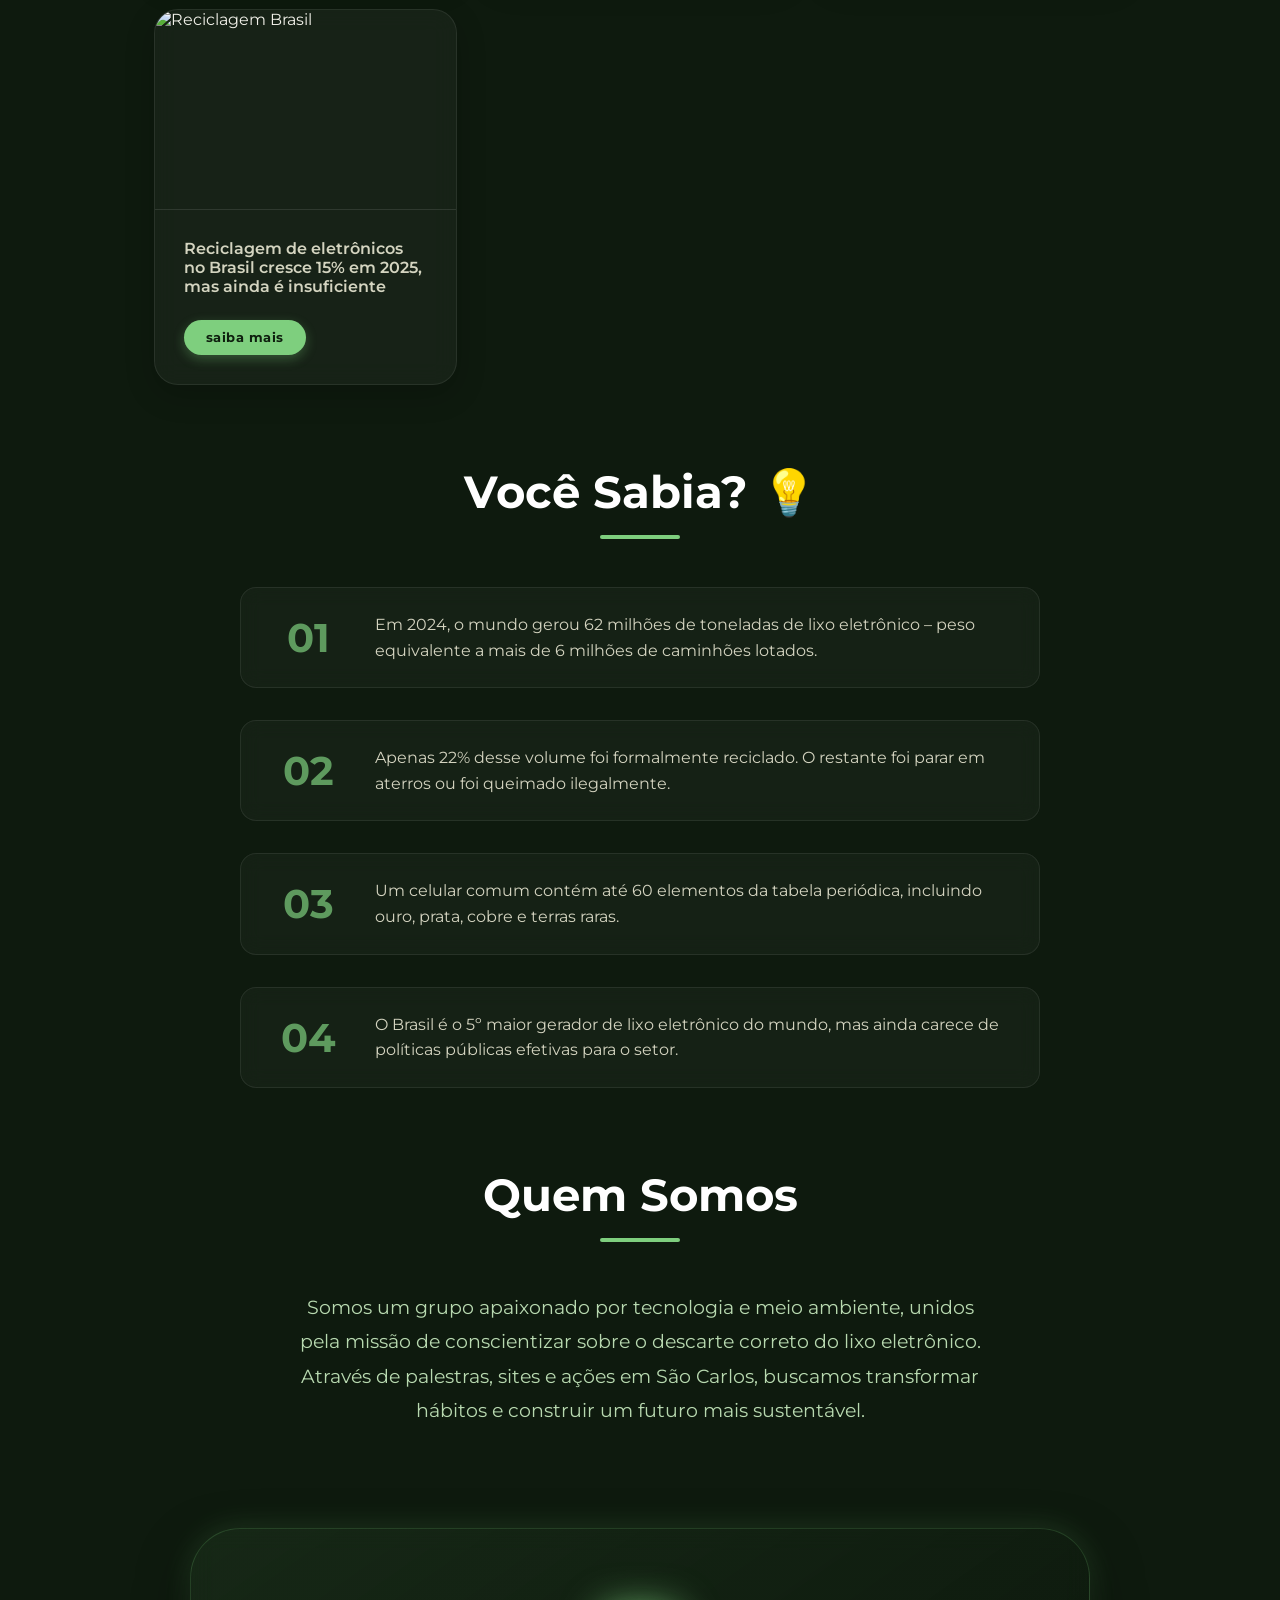
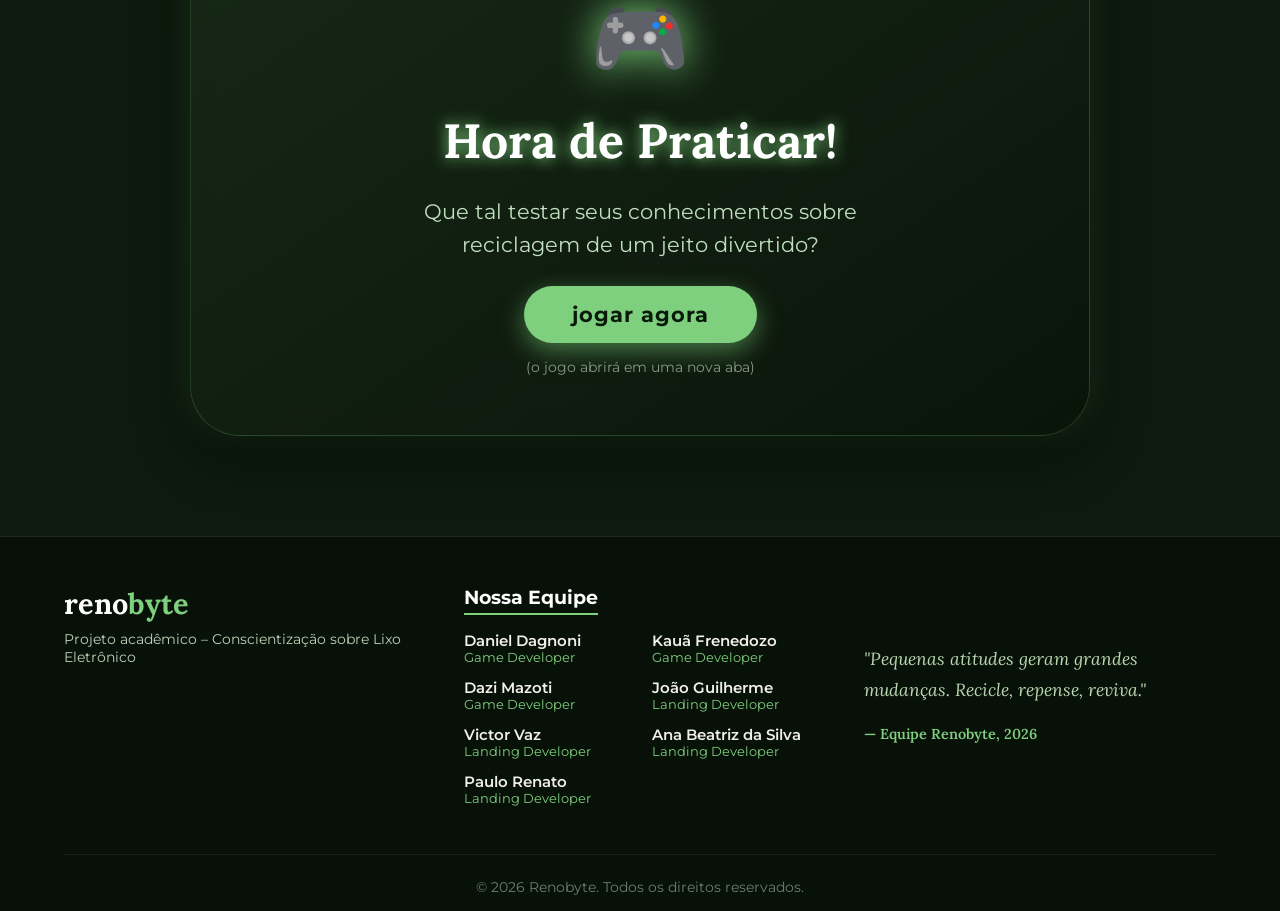
==== commit eac7c455: "FixFooterAndResponsivity" ====
--- a/Renobyte/index.html
+++ b/Renobyte/index.html
@@ -8,6 +8,7 @@
     <link rel="preconnect" href="https://fonts.gstatic.com" crossorigin>
     <link href="https://fonts.googleapis.com/css2?family=Montserrat:wght@400;600;700&family=Lora:ital,wght@0,400;1,400&display=swap" rel="stylesheet">
     <link rel="stylesheet" href="./Styles/Index.css">
+    <meta name="viewport" content="width=device-width, initial-scale=1.0">
 </head>
 <body>
     <canvas id="particleCanvas"></canvas>
@@ -20,10 +21,13 @@
         <a href="#home">home</a>
         <a href="#sobre">sobre</a>
         <a href="#tipos">tipos de lixo</a>
+        <a href="#impactos">impactos</a>
         <a href="#passos">como descartar</a>
         <a href="#pontos">pontos de coleta</a>
         <a href="#noticias">notícias</a>
+        <a href="#curiosidades">você sabia?</a>
         <a href="#quem-somos">quem somos</a>
+        <a href="#jogar">jogar</a>
     </div>
 
     <header>
@@ -33,10 +37,13 @@
                 <li><a href="#home">home</a></li>
                 <li><a href="#sobre">sobre</a></li>
                 <li><a href="#tipos">tipos de lixo</a></li>
+                <li><a href="#impactos">impactos</a></li>
                 <li><a href="#passos">como descartar</a></li>
                 <li><a href="#pontos">pontos de coleta</a></li>
                 <li><a href="#noticias">notícias</a></li>
+                <li><a href="#curiosidades">você sabia?</a></li>
                 <li><a href="#quem-somos">quem somos</a></li>
+                <li><a href="#jogar">jogar</a></li>
             </ul>
         </nav>
         <button class="hamburger" id="hamburger" aria-label="Menu">
@@ -52,13 +59,7 @@
             <h1 id="mainTitle">Renobyte</h1>
             <p class="tagline" id="typing"></p>
         </div>
-        <div class="guarapuava-badge" id="badge">
-            <img src="data:image/svg+xml,%3Csvg xmlns='http://www.w3.org/2000/svg' viewBox='0 0 24 24' fill='%23ffffff'%3E%3Cpath d='M12 2L4 5v6.09c0 5.05 3.41 9.76 8 10.91 4.59-1.15 8-5.86 8-10.91V5l-8-3z'/%3E%3C/svg%3E" alt="escudo">
-            <div class="text">
-                <small>prefeitura de</small>
-                GUARAPUAVA
-            </div>
-        </div>
+       
     </section>
 
     <!-- Sobre -->
@@ -99,6 +100,33 @@
                 <div class="tipo-icon">🔴</div>
                 <h3>Linha Vermelha</h3>
                 <p>Pilhas, baterias e carregadores. Resíduos perigosos que contaminam o solo e a água.</p>
+            </div>
+        </div>
+    </section>
+
+    <!-- Impactos -->
+    <section id="impactos" class="section-pad">
+        <h2 class="section-title reveal reveal-up">Impactos do Lixo Eletrônico</h2>
+        <div class="impactos-grid">
+            <div class="impacto-card reveal reveal-left">
+                <span class="impacto-icon">🌍</span>
+                <h3>Contaminação do Solo</h3>
+                <p>Metais pesados como chumbo e cádmio infiltram no solo e podem atingir lençóis freáticos.</p>
+            </div>
+            <div class="impacto-card reveal reveal-up">
+                <span class="impacto-icon">💧</span>
+                <h3>Poluição da Água</h3>
+                <p>O descarte incorreto em rios e lagos libera substâncias tóxicas que matam a fauna aquática.</p>
+            </div>
+            <div class="impacto-card reveal reveal-up">
+                <span class="impacto-icon">🫁</span>
+                <h3>Danos à Saúde Humana</h3>
+                <p>Exposição a resíduos eletrônicos pode causar problemas respiratórios e neurológicos.</p>
+            </div>
+            <div class="impacto-card reveal reveal-right">
+                <span class="impacto-icon">♻️</span>
+                <h3>Benefícios da Reciclagem</h3>
+                <p>Reciclar um milhão de celulares pode recuperar até 15 kg de ouro e 150 kg de cobre.</p>
             </div>
         </div>
     </section>
@@ -207,14 +235,73 @@
         </div>
     </section>
 
+    <!-- Curiosidades -->
+    <section id="curiosidades" class="section-pad">
+        <h2 class="section-title reveal reveal-up">Você Sabia? 💡</h2>
+        <div class="curiosidades-container">
+            <div class="curiosidade-item reveal reveal-left">
+                <span class="curiosidade-num">01</span>
+                <p>Em 2024, o mundo gerou 62 milhões de toneladas de lixo eletrônico – peso equivalente a mais de 6 milhões de caminhões lotados.</p>
+            </div>
+            <div class="curiosidade-item reveal reveal-right">
+                <span class="curiosidade-num">02</span>
+                <p>Apenas 22% desse volume foi formalmente reciclado. O restante foi parar em aterros ou foi queimado ilegalmente.</p>
+            </div>
+            <div class="curiosidade-item reveal reveal-left">
+                <span class="curiosidade-num">03</span>
+                <p>Um celular comum contém até 60 elementos da tabela periódica, incluindo ouro, prata, cobre e terras raras.</p>
+            </div>
+            <div class="curiosidade-item reveal reveal-right">
+                <span class="curiosidade-num">04</span>
+                <p>O Brasil é o 5º maior gerador de lixo eletrônico do mundo, mas ainda carece de políticas públicas efetivas para o setor.</p>
+            </div>
+        </div>
+    </section>
+
     <!-- Quem somos -->
     <section id="quem-somos" class="section-pad">
         <h2 class="section-title reveal reveal-up">Quem Somos</h2>
         <p class="quemsomos-text reveal reveal-scale">Somos um grupo apaixonado por tecnologia e meio ambiente, unidos pela missão de conscientizar sobre o descarte correto do lixo eletrônico. Através de palestras, sites e ações em São Carlos, buscamos transformar hábitos e construir um futuro mais sustentável.</p>
     </section>
 
-    <footer>
-        <p>© 2026 Renobyte. Projeto acadêmico / palestra.</p>
+    <!-- NOVA SEÇÃO: Chamada para o Jogo -->
+    <section id="jogar" class="section-pad secao-jogo">
+        <div class="jogo-content reveal reveal-scale">
+            <span class="jogo-icone">🎮</span>
+            <h2>Hora de Praticar!</h2>
+            <p class="jogo-frase">Que tal testar seus conhecimentos sobre reciclagem de um jeito divertido?</p>
+            <a href="#" target="_blank" class="btn-jogar">Jogar Agora</a>
+            <p class="jogo-obs">(o jogo abrirá em uma nova aba)</p>
+        </div>
+    </section>
+
+    <!-- Footer Equipe -->
+    <footer class="footer-equipe">
+        <div class="footer-container">
+            <div class="footer-brand">
+                <h3>reno<span>byte</span></h3>
+                <p>Projeto acadêmico – Conscientização sobre Lixo Eletrônico</p>
+            </div>
+            <div class="footer-membros">
+                <h4>Nossa Equipe</h4>
+                <ul class="lista-membros">
+                    <li><strong>Daniel Dagnoni</strong> <span>Game Developer</span></li>
+                    <li><strong>Kauã Frenedozo</strong> <span>Game Developer</span></li>
+                    <li><strong>Dazi Mazoti</strong> <span>Game Developer</span></li>
+                    <li><strong>João Guilherme</strong> <span>Landing Developer</span></li>
+                    <li><strong>Victor Vaz</strong> <span>Landing Developer</span></li>
+                    <li><strong>Ana Beatriz da Silva</strong> <span>Landing Developer</span></li>
+                    <li><strong>Paulo Renato</strong> <span>Landing Developer</span></li>
+                </ul>
+            </div>
+            <div class="footer-msg">
+                <p>"Pequenas atitudes geram grandes mudanças. Recicle, repense, reviva."</p>
+                <span>— Equipe Renobyte, 2026</span>
+            </div>
+        </div>
+        <div class="footer-bottom">
+            <p>© 2026 Renobyte. Todos os direitos reservados.</p>
+        </div>
     </footer>
 
     <script src="./Scripts/Index.js" defer></script>
--- a/Renobyte/Styles/Index.css
+++ b/Renobyte/Styles/Index.css
@@ -1,591 +1,1024 @@
-
-        * {
-            margin: 0;
-            padding: 0;
-            box-sizing: border-box;
-        }
-
-        body {
-            font-family: 'Montserrat', sans-serif;
-            background-color: #0e1a0e;
-            color: #f0f0e8;
-            overflow-x: hidden;
-            cursor: none;
-        }
-
-        #particleCanvas {
-            position: fixed;
-            top: 0;
-            left: 0;
-            width: 100%;
-            height: 100%;
-            z-index: -1;
-            pointer-events: none;
-        }
-
-        .cursor {
-            width: 20px;
-            height: 20px;
-            border: 2px solid #7ecf7e;
-            border-radius: 50%;
-            position: fixed;
-            pointer-events: none;
-            z-index: 9999;
-            transition: transform 0.1s ease, background 0.2s;
-            mix-blend-mode: difference;
-        }
-        .cursor-dot {
-            width: 6px;
-            height: 6px;
-            background: #7ecf7e;
-            border-radius: 50%;
-            position: fixed;
-            pointer-events: none;
-            z-index: 10000;
-            transition: transform 0.05s ease;
-        }
-        .cursor-trail {
-            position: fixed;
-            width: 40px;
-            height: 40px;
-            border: 1px solid rgba(126,207,126,0.2);
-            border-radius: 50%;
-            pointer-events: none;
-            z-index: 9998;
-            opacity: 0;
-            transition: opacity 0.2s;
-        }
-
-        header {
-            position: fixed;
-            top: 0;
-            left: 0;
-            right: 0;
-            z-index: 1000;
-            background: rgba(8, 15, 8, 0.75);
-            backdrop-filter: blur(15px);
-            border-bottom: 1px solid rgba(255, 255, 255, 0.08);
-            padding: 15px 5%;
-            display: flex;
-            justify-content: space-between;
-            align-items: center;
-            cursor: none;
-        }
-        .logo {
-            font-family: 'Lora', serif;
-            font-size: 2rem;
-            color: #fff;
-            letter-spacing: 1px;
-            text-shadow: 0 2px 10px rgba(0,0,0,0.3);
-            z-index: 1100;
-            white-space: nowrap;
-        }
-        .logo span {
-            color: #7ecf7e;
-            font-weight: 700;
-        }
-
-        nav ul {
-            display: flex;
-            list-style: none;
-            gap: 2.5rem;
-        }
-        nav a {
-            text-decoration: none;
-            color: rgba(255, 255, 255, 0.85);
-            font-weight: 600;
-            font-size: 0.9rem;
-            text-transform: lowercase;
-            letter-spacing: 0.8px;
-            transition: color 0.3s;
-            cursor: none;
-        }
-        nav a:hover {
-            color: #7ecf7e;
-        }
-
-        .hamburger {
-            display: none;
-            flex-direction: column;
-            cursor: pointer;
-            z-index: 1100;
-            background: none;
-            border: none;
-            padding: 10px;
-        }
-        .hamburger span {
-            width: 30px;
-            height: 3px;
-            background: #7ecf7e;
-            margin: 4px 0;
-            border-radius: 3px;
-            transition: 0.4s;
-            display: block;
-        }
-        .hamburger.active span:nth-child(1) {
-            transform: rotate(-45deg) translate(-5px, 6px);
-        }
-        .hamburger.active span:nth-child(2) {
-            opacity: 0;
-        }
-        .hamburger.active span:nth-child(3) {
-            transform: rotate(45deg) translate(-5px, -6px);
-        }
-
-        .mobile-menu {
-            position: fixed;
-            top: 0;
-            right: -280px;
-            width: 280px;
-            height: 100vh;
-            background: rgba(10, 20, 10, 0.95);
-            backdrop-filter: blur(20px);
-            border-left: 1px solid rgba(255,255,255,0.1);
-            z-index: 1050;
-            padding: 90px 30px 30px;
-            transition: right 0.4s cubic-bezier(0.23, 1, 0.32, 1);
-            display: flex;
-            flex-direction: column;
-            gap: 1.5rem;
-        }
-        .mobile-menu.active {
-            right: 0;
-        }
-        .mobile-menu a {
-            color: rgba(255,255,255,0.9);
-            text-decoration: none;
-            font-size: 1.2rem;
-            font-weight: 600;
-            text-transform: lowercase;
-            letter-spacing: 1px;
-            padding: 12px 0;
-            border-bottom: 1px solid rgba(255,255,255,0.1);
-            cursor: none;
-        }
-        .mobile-overlay {
-            position: fixed;
-            top: 0;
-            left: 0;
-            width: 100%;
-            height: 100%;
-            background: rgba(0,0,0,0.5);
-            z-index: 1040;
-            opacity: 0;
-            pointer-events: none;
-            transition: opacity 0.4s;
-        }
-        .mobile-overlay.active {
-            opacity: 1;
-            pointer-events: auto;
-        }
-
-        .hero {
-            position: relative;
-            width: 100%;
-            height: 100vh;
-            display: flex;
-            flex-direction: column;
-            align-items: center;
-            justify-content: center;
-            text-align: center;
-            background: linear-gradient(135deg, #1a3a1a, #0a1a0a);
-            overflow: hidden;
-        }
-        .hero::before {
-            content: '';
-            position: absolute;
-            width: 120%;
-            height: 120%;
-            background: radial-gradient(circle at 30% 40%, rgba(126,207,126,0.15) 0%, transparent 50%),
-                        radial-gradient(circle at 70% 60%, rgba(126,207,126,0.08) 0%, transparent 50%);
-            animation: heroPulse 8s ease-in-out infinite alternate;
-        }
-        @keyframes heroPulse {
-            0% { transform: scale(1) rotate(0deg); }
-            100% { transform: scale(1.05) rotate(2deg); }
-        }
-        .hero-content { position: relative; z-index: 2; }
-        .hero h1 {
-            font-family: 'Lora', serif;
-            font-size: clamp(3rem, 10vw, 7rem);
-            font-style: italic;
-            color: #fff;
-            margin-bottom: 0.5rem;
-            text-shadow: 0 4px 30px rgba(0,0,0,0.8), 0 0 80px rgba(126,207,126,0.4);
-            letter-spacing: 3px;
-            transition: text-shadow 0.3s;
-            max-width: 100vw;
-            word-wrap: break-word;
-            padding: 0 20px;
-        }
-        .hero h1.glitch-active {
-            animation: glitch 0.3s linear;
-        }
-        @keyframes glitch {
-            0% { text-shadow: 2px 0 red, -2px 0 blue; transform: translate(2px, -2px); }
-            25% { text-shadow: -2px 0 cyan, 2px 0 magenta; transform: translate(-2px, 2px); }
-            50% { text-shadow: 3px 0 yellow, -3px 0 green; transform: translate(-3px, -3px); }
-            75% { text-shadow: -1px 0 white, 1px 0 lime; transform: translate(1px, 1px); }
-            100% { text-shadow: none; transform: translate(0); }
-        }
-        .tagline {
-            font-size: clamp(0.9rem, 2.5vw, 1.3rem);
-            font-weight: 600;
-            color: #7ecf7e;
-            margin-bottom: 2.5rem;
-            text-transform: lowercase;
-            letter-spacing: 2px;
-            background: rgba(0,0,0,0.3);
-            display: inline-block;
-            padding: 8px 24px;
-            border-radius: 30px;
-            backdrop-filter: blur(4px);
-            min-height: 2.5rem;
-        }
-        .guarapuava-badge {
-            position: absolute;
-            bottom: 40px;
-            left: 50%;
-            transform: translateX(-50%);
-            z-index: 5;
-            display: flex;
-            align-items: center;
-            gap: 12px;
-            background: rgba(255,255,255,0.08);
-            backdrop-filter: blur(8px);
-            padding: 12px 30px;
-            border-radius: 40px;
-            border: 1px solid rgba(255,255,255,0.15);
-            box-shadow: 0 10px 25px rgba(0,0,0,0.3);
-            transition: transform 0.1s ease-out;
-        }
-        .guarapuava-badge img {
-            height: 35px;
-            filter: drop-shadow(0 2px 5px black);
-        }
-        .guarapuava-badge .text {
-            color: white;
-            font-size: 0.8rem;
-            font-weight: 600;
-            letter-spacing: 1px;
-            text-transform: uppercase;
-            line-height: 1.3;
-        }
-        .guarapuava-badge .text small {
-            display: block;
-            font-weight: 400;
-            opacity: 0.8;
-            text-transform: none;
-        }
-
-        .section-pad {
-            max-width: 1100px;
-            margin: 80px auto;
-            padding: 0 5%;
-        }
-        .section-title {
-            font-size: 2.8rem;
-            font-weight: 700;
-            color: #fff;
-            margin-bottom: 3rem;
-            text-align: center;
-            position: relative;
-        }
-        .section-title::after {
-            content: '';
-            display: block;
-            width: 80px;
-            height: 4px;
-            background: #7ecf7e;
-            margin: 1rem auto 0;
-            border-radius: 5px;
-        }
-
-        .about-section {
-            display: grid;
-            grid-template-columns: 1fr 1fr;
-            gap: 4rem;
-            align-items: center;
-        }
-        .about-text {
-            font-family: 'Lora', serif;
-            font-style: italic;
-            font-size: 1.3rem;
-            color: rgba(240, 240, 232, 0.9);
-            line-height: 1.8;
-            border-left: 4px solid #7ecf7e;
-            padding-left: 2rem;
-        }
-        .about-image img {
-            width: 100%;
-            max-width: 400px;
-            display: block;
-            margin: 0 auto;
-            border-radius: 20px;
-            filter: drop-shadow(0 20px 30px rgba(0,0,0,0.5));
-        }
-
-        /* Tipos de lixo */
-        .tipos-grid {
-            display: grid;
-            grid-template-columns: repeat(auto-fit, minmax(200px, 1fr));
-            gap: 2rem;
-            perspective: 1000px;
-        }
-        .tipo-card {
-            background: rgba(255,255,255,0.03);
-            backdrop-filter: blur(10px);
-            border: 1px solid rgba(255,255,255,0.08);
-            border-radius: 24px;
-            padding: 2rem 1.5rem;
-            text-align: center;
-            transition: transform 0.3s, box-shadow 0.3s, border-color 0.3s;
-            cursor: default;
-            transform-style: preserve-3d;
-            position: relative;
-            overflow: hidden;
-        }
-        .tipo-card:hover {
-            transform: translateY(-8px) rotateX(3deg) rotateY(2deg);
-            box-shadow: 0 25px 45px rgba(0,0,0,0.6);
-            border-color: #7ecf7e;
-        }
-        .tipo-icon {
-            font-size: 3rem;
-            margin-bottom: 1rem;
-            filter: drop-shadow(0 0 10px currentColor);
-        }
-        .tipo-card h3 {
-            color: #fff;
-            font-size: 1.4rem;
-            margin-bottom: 0.8rem;
-        }
-        .tipo-card p {
-            color: #b0c7a8;
-            font-size: 0.9rem;
-            line-height: 1.6;
-        }
-        .linha-branca .tipo-icon { color: #f0f0f0; }
-        .linha-verde .tipo-icon { color: #7ecf7e; }
-        .linha-marrom .tipo-icon { color: #b87c4b; }
-        .linha-azul .tipo-icon { color: #6eb5ff; }
-        .linha-vermelha .tipo-icon { color: #ff6b6b; }
-
-        .steps-container {
-            display: grid;
-            grid-template-columns: repeat(auto-fit, minmax(180px, 1fr));
-            gap: 2rem;
-            margin-top: 2rem;
-        }
-        .step-card {
-            background: rgba(255,255,255,0.04);
-            backdrop-filter: blur(10px);
-            border: 1px solid rgba(255,255,255,0.08);
-            border-radius: 20px;
-            padding: 2rem 1.5rem;
-            text-align: center;
-            transition: transform 0.3s, box-shadow 0.3s;
-            cursor: default;
-        }
-        .step-card:hover {
-            transform: translateY(-8px);
-            box-shadow: 0 20px 40px rgba(0,0,0,0.5);
-            border-color: rgba(126,207,126,0.5);
-        }
-        .step-icon {
-            font-size: 3rem;
-            margin-bottom: 1rem;
-            filter: drop-shadow(0 0 10px #7ecf7e);
-        }
-        .step-card h3 {
-            color: #7ecf7e;
-            margin-bottom: 0.5rem;
-            font-weight: 700;
-        }
-        .step-card p {
-            color: #b8d9b0;
-            font-size: 0.9rem;
-        }
-
-        .pontos-grid {
-            display: grid;
-            grid-template-columns: repeat(auto-fit, minmax(280px, 1fr));
-            gap: 2rem;
-            perspective: 1000px;
-        }
-        .ponto-card {
-            background: rgba(255,255,255,0.03);
-            backdrop-filter: blur(12px);
-            border: 1px solid rgba(255,255,255,0.1);
-            border-radius: 20px;
-            padding: 2rem;
-            transition: transform 0.3s, box-shadow 0.3s;
-            cursor: pointer;
-            transform-style: preserve-3d;
-            position: relative;
-            overflow: hidden;
-        }
-        .ponto-card::before {
-            content: '';
-            position: absolute;
-            top: 0;
-            left: 0;
-            width: 100%;
-            height: 100%;
-            background: radial-gradient(circle at 30% 20%, rgba(126,207,126,0.1) 0%, transparent 60%);
-            z-index: 0;
-        }
-        .ponto-card:hover {
-            transform: translateY(-10px) rotateX(2deg);
-            box-shadow: 0 25px 50px rgba(0,0,0,0.6), 0 0 30px rgba(126,207,126,0.2);
-            border-color: #7ecf7e;
-        }
-        .ponto-card h4 {
-            color: #fff;
-            font-size: 1.3rem;
-            margin-bottom: 0.8rem;
-            position: relative;
-            z-index: 1;
-        }
-        .ponto-card p {
-            color: #b0c7a8;
-            font-size: 0.95rem;
-            margin-bottom: 0.4rem;
-            position: relative;
-            z-index: 1;
-        }
-        .ponto-card .endereco {
-            color: #7ecf7e;
-            font-weight: 600;
-            font-size: 0.9rem;
-            margin-top: 1rem;
-            position: relative;
-            z-index: 1;
-        }
-
-        .news-container {
-            display: grid;
-            grid-template-columns: repeat(auto-fit, minmax(250px, 1fr));
-            gap: 2rem;
-            perspective: 1000px;
-        }
-        .news-card {
-            background: rgba(255, 255, 255, 0.04);
-            backdrop-filter: blur(12px);
-            border: 1px solid rgba(255, 255, 255, 0.08);
-            border-radius: 24px;
-            overflow: hidden;
-            transition: box-shadow 0.3s, border-color 0.3s, transform 0.1s ease;
-            box-shadow: 0 10px 30px rgba(0,0,0,0.2);
-            display: flex;
-            flex-direction: column;
-            transform-style: preserve-3d;
-            cursor: pointer;
-        }
-        .news-card:hover {
-            border-color: rgba(126,207,126,0.5);
-            box-shadow: 0 25px 50px rgba(0,0,0,0.6), 0 0 30px rgba(126,207,126,0.3);
-        }
-        .news-card img {
-            width: 100%;
-            height: 200px;
-            object-fit: cover;
-            border-bottom: 1px solid rgba(255,255,255,0.1);
-        }
-        .news-card .content {
-            padding: 1.8rem;
-            display: flex;
-            flex-direction: column;
-            flex: 1;
-        }
-        .news-card p {
-            font-weight: 600;
-            font-size: 1rem;
-            color: #d4d4c0;
-            margin-bottom: 1.5rem;
-            flex: 1;
-        }
-        .btn {
-            display: inline-block;
-            background: #7ecf7e;
-            color: #0e1f0e;
-            font-weight: 700;
-            font-size: 0.8rem;
-            text-transform: lowercase;
-            letter-spacing: 0.5px;
-            padding: 10px 22px;
-            border-radius: 30px;
-            text-decoration: none;
-            transition: background 0.3s, transform 0.2s, box-shadow 0.2s;
-            align-self: flex-start;
-            border: none;
-            box-shadow: 0 4px 12px rgba(126,207,126,0.3);
-            cursor: none;
-            position: relative;
-            overflow: hidden;
-        }
-        .btn:hover {
-            background: #a0f0a0;
-            box-shadow: 0 6px 20px rgba(126,207,126,0.6);
-        }
-        .btn:active { transform: scale(0.95); }
-
-        .quemsomos-text {
-            color: #b8d9b0;
-            font-size: 1.2rem;
-            line-height: 1.8;
-            max-width: 700px;
-            margin: 0 auto;
-            text-align: center;
-        }
-
-        footer {
-            text-align: center;
-            padding: 40px;
-            background: rgba(0,0,0,0.3);
-            color: #8a9e7e;
-            font-size: 0.9rem;
-            border-top: 1px solid rgba(255,255,255,0.05);
-        }
-
-        .reveal {
-            opacity: 0;
-            transition: opacity 0.8s ease, transform 0.8s ease;
-        }
-        .reveal-left { transform: translateX(-60px) rotate(-2deg); }
-        .reveal-right { transform: translateX(60px) rotate(2deg); }
-        .reveal-up { transform: translateY(60px); }
-        .reveal-scale { transform: scale(0.8); }
-        .reveal.visible {
-            opacity: 1;
-            transform: translateX(0) rotate(0) translateY(0) scale(1);
-        }
-
-        @media (max-width: 768px) {
-            body { cursor: auto; }
-            .cursor, .cursor-dot, .cursor-trail { display: none; }
-            header { padding: 15px 20px; }
-            .hamburger { display: flex; }
-            nav.desktop-nav { display: none; }
-            .about-section {
-                grid-template-columns: 1fr;
-                gap: 2rem;
-                text-align: center;
-            }
-            .about-text {
-                border-left: none;
-                border-bottom: 4px solid #7ecf7e;
-                padding-bottom: 2rem;
-                padding-left: 0;
-            }
-            .section-title { font-size: 2rem; }
-            .hero h1 { font-size: clamp(2.5rem, 12vw, 4rem); }
-            .tagline { font-size: 0.9rem; }
-            .tipos-grid { grid-template-columns: 1fr; }
-            .news-container { grid-template-columns: 1fr; }
-        }
-
-        @media (min-width: 769px) {
-            .mobile-menu, .mobile-overlay { display: none; }
-        }
-   +* {
+    margin: 0;
+    padding: 0;
+    box-sizing: border-box;
+}
+
+body {
+    font-family: 'Montserrat', sans-serif;
+    background-color: #0e1a0e;
+    color: #f0f0e8;
+    overflow-x: hidden;
+    cursor: none;
+}
+
+#particleCanvas {
+    position: fixed;
+    top: 0;
+    left: 0;
+    width: 100%;
+    height: 100%;
+    z-index: -1;
+    pointer-events: none;
+}
+
+.cursor {
+    width: 20px;
+    height: 20px;
+    border: 2px solid #7ecf7e;
+    border-radius: 50%;
+    position: fixed;
+    pointer-events: none;
+    z-index: 9999;
+    transition: transform 0.1s ease, background 0.2s;
+    mix-blend-mode: difference;
+}
+.cursor-dot {
+    width: 6px;
+    height: 6px;
+    background: #7ecf7e;
+    border-radius: 50%;
+    position: fixed;
+    pointer-events: none;
+    z-index: 10000;
+    transition: transform 0.05s ease;
+}
+.cursor-trail {
+    position: fixed;
+    width: 40px;
+    height: 40px;
+    border: 1px solid rgba(126,207,126,0.2);
+    border-radius: 50%;
+    pointer-events: none;
+    z-index: 9998;
+    opacity: 0;
+    transition: opacity 0.2s;
+}
+
+header {
+    position: fixed;
+    top: 0;
+    left: 0;
+    right: 0;
+    z-index: 1000;
+    background: rgba(8, 15, 8, 0.75);
+    backdrop-filter: blur(15px);
+    border-bottom: 1px solid rgba(255, 255, 255, 0.08);
+    padding: 15px 5%;
+    display: flex;
+    justify-content: space-between;
+    align-items: center;
+    cursor: none;
+}
+.logo {
+    font-family: 'Lora', serif;
+    font-size: 2rem;
+    color: #fff;
+    letter-spacing: 1px;
+    text-shadow: 0 2px 10px rgba(0,0,0,0.3);
+    z-index: 1100;
+    white-space: nowrap;
+}
+.logo span {
+    color: #7ecf7e;
+    font-weight: 700;
+}
+
+nav ul {
+    display: flex;
+    list-style: none;
+    gap: 2.5rem;
+}
+nav a {
+    text-decoration: none;
+    color: rgba(255, 255, 255, 0.85);
+    font-weight: 600;
+    font-size: 0.9rem;
+    text-transform: lowercase;
+    letter-spacing: 0.8px;
+    transition: color 0.3s;
+    cursor: none;
+}
+nav a:hover {
+    color: #7ecf7e;
+}
+
+.hamburger {
+    display: none;
+    flex-direction: column;
+    cursor: pointer;
+    z-index: 1100;
+    background: none;
+    border: none;
+    padding: 10px;
+}
+.hamburger span {
+    width: 30px;
+    height: 3px;
+    background: #7ecf7e;
+    margin: 4px 0;
+    border-radius: 3px;
+    transition: 0.4s;
+    display: block;
+}
+.hamburger.active span:nth-child(1) {
+    transform: rotate(-45deg) translate(-5px, 6px);
+}
+.hamburger.active span:nth-child(2) {
+    opacity: 0;
+}
+.hamburger.active span:nth-child(3) {
+    transform: rotate(45deg) translate(-5px, -6px);
+}
+
+.mobile-menu {
+    position: fixed;
+    top: 0;
+    right: -280px;
+    width: 280px;
+    height: 100vh;
+    background: rgba(10, 20, 10, 0.95);
+    backdrop-filter: blur(20px);
+    border-left: 1px solid rgba(255,255,255,0.1);
+    z-index: 1050;
+    padding: 90px 30px 30px;
+    transition: right 0.4s cubic-bezier(0.23, 1, 0.32, 1);
+    display: flex;
+    flex-direction: column;
+    gap: 1.5rem;
+}
+.mobile-menu.active {
+    right: 0;
+}
+.mobile-menu a {
+    color: rgba(255,255,255,0.9);
+    text-decoration: none;
+    font-size: 1.2rem;
+    font-weight: 600;
+    text-transform: lowercase;
+    letter-spacing: 1px;
+    padding: 12px 0;
+    border-bottom: 1px solid rgba(255,255,255,0.1);
+    cursor: none;
+}
+.mobile-overlay {
+    position: fixed;
+    top: 0;
+    left: 0;
+    width: 100%;
+    height: 100%;
+    background: rgba(0,0,0,0.5);
+    z-index: 1040;
+    opacity: 0;
+    pointer-events: none;
+    transition: opacity 0.4s;
+}
+.mobile-overlay.active {
+    opacity: 1;
+    pointer-events: auto;
+}
+
+.hero {
+    position: relative;
+    width: 100%;
+    height: 100vh;
+    display: flex;
+    flex-direction: column;
+    align-items: center;
+    justify-content: center;
+    text-align: center;
+    background: linear-gradient(135deg, #1a3a1a, #0a1a0a);
+    overflow: hidden;
+}
+.hero::before {
+    content: '';
+    position: absolute;
+    inset: -10%;
+    
+    background:
+        radial-gradient(circle at 30% 40%, rgba(126,207,126,0.15) 0%, transparent 50%),
+        radial-gradient(circle at 70% 60%, rgba(126,207,126,0.08) 0%, transparent 50%);
+
+    animation: heroPulse 8s ease-in-out infinite alternate;
+}
+@keyframes heroPulse {
+    0% { transform: scale(1) rotate(0deg); }
+    100% { transform: scale(1.05) rotate(2deg); }
+}
+.hero-content { position: relative; z-index: 2; }
+.hero h1 {
+    font-family: 'Lora', serif;
+    font-size: clamp(3rem, 10vw, 7rem);
+    font-style: italic;
+    color: #fff;
+    margin-bottom: 0.5rem;
+    text-shadow: 0 4px 30px rgba(0,0,0,0.8), 0 0 80px rgba(126,207,126,0.4);
+    letter-spacing: 3px;
+    transition: text-shadow 0.3s;
+    max-width: 100;
+    word-wrap: break-word;
+    padding: 0 20px;
+}
+.hero h1.glitch-active {
+    animation: glitch 0.3s linear;
+}
+@keyframes glitch {
+    0% { text-shadow: 2px 0 red, -2px 0 blue; transform: translate(2px, -2px); }
+    25% { text-shadow: -2px 0 cyan, 2px 0 magenta; transform: translate(-2px, 2px); }
+    50% { text-shadow: 3px 0 yellow, -3px 0 green; transform: translate(-3px, -3px); }
+    75% { text-shadow: -1px 0 white, 1px 0 lime; transform: translate(1px, 1px); }
+    100% { text-shadow: none; transform: translate(0); }
+}
+.tagline {
+    font-size: clamp(0.9rem, 2.5vw, 1.3rem);
+    font-weight: 600;
+    color: #7ecf7e;
+    margin-bottom: 2.5rem;
+    text-transform: lowercase;
+    letter-spacing: 2px;
+    background: rgba(0,0,0,0.3);
+    display: inline-block;
+    padding: 8px 24px;
+    border-radius: 30px;
+    backdrop-filter: blur(4px);
+    min-height: 2.5rem;
+}
+.guarapuava-badge {
+    position: absolute;
+    bottom: 40px;
+    left: 50%;
+    transform: translateX(-50%);
+    z-index: 5;
+    display: flex;
+    align-items: center;
+    gap: 12px;
+    background: rgba(255,255,255,0.08);
+    backdrop-filter: blur(8px);
+    padding: 12px 30px;
+    border-radius: 40px;
+    border: 1px solid rgba(255,255,255,0.15);
+    box-shadow: 0 10px 25px rgba(0,0,0,0.3);
+    transition: transform 0.1s ease-out;
+}
+.guarapuava-badge img {
+    height: 35px;
+    filter: drop-shadow(0 2px 5px black);
+}
+.guarapuava-badge .text {
+    color: white;
+    font-size: 0.8rem;
+    font-weight: 600;
+    letter-spacing: 1px;
+    text-transform: uppercase;
+    line-height: 1.3;
+}
+.guarapuava-badge .text small {
+    display: block;
+    font-weight: 400;
+    opacity: 0.8;
+    text-transform: none;
+}
+
+.section-pad {
+    max-width: 1100px;
+    margin: 80px auto;
+    padding: 0 5%;
+}
+.section-title {
+    font-size: 2.8rem;
+    font-weight: 700;
+    color: #fff;
+    margin-bottom: 3rem;
+    text-align: center;
+    position: relative;
+}
+.section-title::after {
+    content: '';
+    display: block;
+    width: 80px;
+    height: 4px;
+    background: #7ecf7e;
+    margin: 1rem auto 0;
+    border-radius: 5px;
+}
+
+.about-section {
+    display: grid;
+    grid-template-columns: 1fr 1fr;
+    gap: 4rem;
+    align-items: center;
+}
+.about-text {
+    font-family: 'Lora', serif;
+    font-style: italic;
+    font-size: 1.3rem;
+    color: rgba(240, 240, 232, 0.9);
+    line-height: 1.8;
+    border-left: 4px solid #7ecf7e;
+    padding-left: 2rem;
+}
+.about-image img {
+    width: 100%;
+    max-width: 400px;
+    display: block;
+    margin: 0 auto;
+    border-radius: 20px;
+    filter: drop-shadow(0 20px 30px rgba(0,0,0,0.5));
+}
+
+.tipos-grid {
+    display: grid;
+    grid-template-columns: repeat(auto-fit, minmax(200px, 1fr));
+    gap: 2rem;
+    perspective: 1000px;
+}
+.tipo-card {
+    background: rgba(255,255,255,0.03);
+    backdrop-filter: blur(10px);
+    border: 1px solid rgba(255,255,255,0.08);
+    border-radius: 24px;
+    padding: 2rem 1.5rem;
+    text-align: center;
+    transition: transform 0.3s, box-shadow 0.3s, border-color 0.3s;
+    cursor: default;
+    transform-style: preserve-3d;
+    position: relative;
+    overflow: hidden;
+}
+.tipo-card:hover {
+    transform: translateY(-8px) rotateX(3deg) rotateY(2deg);
+    box-shadow: 0 25px 45px rgba(0,0,0,0.6);
+    border-color: #7ecf7e;
+}
+.tipo-icon {
+    font-size: 3rem;
+    margin-bottom: 1rem;
+    filter: drop-shadow(0 0 10px currentColor);
+}
+.tipo-card h3 {
+    color: #fff;
+    font-size: 1.4rem;
+    margin-bottom: 0.8rem;
+}
+.tipo-card p {
+    color: #b0c7a8;
+    font-size: 0.9rem;
+    line-height: 1.6;
+}
+.linha-branca .tipo-icon { color: #f0f0f0; }
+.linha-verde .tipo-icon { color: #7ecf7e; }
+.linha-marrom .tipo-icon { color: #b87c4b; }
+.linha-azul .tipo-icon { color: #6eb5ff; }
+.linha-vermelha .tipo-icon { color: #ff6b6b; }
+
+.steps-container {
+    display: grid;
+    grid-template-columns: repeat(auto-fit, minmax(180px, 1fr));
+    gap: 2rem;
+    margin-top: 2rem;
+}
+.step-card {
+    background: rgba(255,255,255,0.04);
+    backdrop-filter: blur(10px);
+    border: 1px solid rgba(255,255,255,0.08);
+    border-radius: 20px;
+    padding: 2rem 1.5rem;
+    text-align: center;
+    transition: transform 0.3s, box-shadow 0.3s;
+    cursor: default;
+}
+.step-card:hover {
+    transform: translateY(-8px);
+    box-shadow: 0 20px 40px rgba(0,0,0,0.5);
+    border-color: rgba(126,207,126,0.5);
+}
+.step-icon {
+    font-size: 3rem;
+    margin-bottom: 1rem;
+    filter: drop-shadow(0 0 10px #7ecf7e);
+}
+.step-card h3 {
+    color: #7ecf7e;
+    margin-bottom: 0.5rem;
+    font-weight: 700;
+}
+.step-card p {
+    color: #b8d9b0;
+    font-size: 0.9rem;
+}
+
+.pontos-grid {
+    display: grid;
+    grid-template-columns: repeat(auto-fit, minmax(280px, 1fr));
+    gap: 2rem;
+    perspective: 1000px;
+}
+.ponto-card {
+    background: rgba(255,255,255,0.03);
+    backdrop-filter: blur(12px);
+    border: 1px solid rgba(255,255,255,0.1);
+    border-radius: 20px;
+    padding: 2rem;
+    transition: transform 0.3s, box-shadow 0.3s;
+    cursor: pointer;
+    transform-style: preserve-3d;
+    position: relative;
+    overflow: hidden;
+}
+.ponto-card::before {
+    content: '';
+    position: absolute;
+    top: 0;
+    left: 0;
+    width: 100%;
+    height: 100%;
+    background: radial-gradient(circle at 30% 20%, rgba(126,207,126,0.1) 0%, transparent 60%);
+    z-index: 0;
+}
+.ponto-card:hover {
+    transform: translateY(-10px) rotateX(2deg);
+    box-shadow: 0 25px 50px rgba(0,0,0,0.6), 0 0 30px rgba(126,207,126,0.2);
+    border-color: #7ecf7e;
+}
+.ponto-card h4 {
+    color: #fff;
+    font-size: 1.3rem;
+    margin-bottom: 0.8rem;
+    position: relative;
+    z-index: 1;
+}
+.ponto-card p {
+    color: #b0c7a8;
+    font-size: 0.95rem;
+    margin-bottom: 0.4rem;
+    position: relative;
+    z-index: 1;
+}
+.ponto-card .endereco {
+    color: #7ecf7e;
+    font-weight: 600;
+    font-size: 0.9rem;
+    margin-top: 1rem;
+    position: relative;
+    z-index: 1;
+}
+
+.news-container {
+    display: grid;
+    grid-template-columns: repeat(auto-fit, minmax(250px, 1fr));
+    gap: 2rem;
+    perspective: 1000px;
+}
+.news-card {
+    background: rgba(255, 255, 255, 0.04);
+    backdrop-filter: blur(12px);
+    border: 1px solid rgba(255, 255, 255, 0.08);
+    border-radius: 24px;
+    overflow: hidden;
+    transition: box-shadow 0.3s, border-color 0.3s, transform 0.1s ease;
+    box-shadow: 0 10px 30px rgba(0,0,0,0.2);
+    display: flex;
+    flex-direction: column;
+    transform-style: preserve-3d;
+    cursor: pointer;
+}
+.news-card:hover {
+    border-color: rgba(126,207,126,0.5);
+    box-shadow: 0 25px 50px rgba(0,0,0,0.6), 0 0 30px rgba(126,207,126,0.3);
+}
+.news-card img {
+    width: 100%;
+    height: 200px;
+    object-fit: cover;
+    border-bottom: 1px solid rgba(255,255,255,0.1);
+}
+.news-card .content {
+    padding: 1.8rem;
+    display: flex;
+    flex-direction: column;
+    flex: 1;
+}
+.news-card p {
+    font-weight: 600;
+    font-size: 1rem;
+    color: #d4d4c0;
+    margin-bottom: 1.5rem;
+    flex: 1;
+}
+.btn {
+    display: inline-block;
+    background: #7ecf7e;
+    color: #0e1f0e;
+    font-weight: 700;
+    font-size: 0.8rem;
+    text-transform: lowercase;
+    letter-spacing: 0.5px;
+    padding: 10px 22px;
+    border-radius: 30px;
+    text-decoration: none;
+    transition: background 0.3s, transform 0.2s, box-shadow 0.2s;
+    align-self: flex-start;
+    border: none;
+    box-shadow: 0 4px 12px rgba(126,207,126,0.3);
+    cursor: none;
+    position: relative;
+    overflow: hidden;
+}
+.btn:hover {
+    background: #a0f0a0;
+    box-shadow: 0 6px 20px rgba(126,207,126,0.6);
+}
+.btn:active { transform: scale(0.95); }
+
+.quemsomos-text {
+    color: #b8d9b0;
+    font-size: 1.2rem;
+    line-height: 1.8;
+    max-width: 700px;
+    margin: 0 auto;
+    text-align: center;
+}
+
+.reveal {
+    opacity: 0;
+    transition: opacity 0.8s ease, transform 0.8s ease;
+}
+.reveal-left { transform: translateX(-60px) rotate(-2deg); }
+.reveal-right { transform: translateX(60px) rotate(2deg); }
+.reveal-up { transform: translateY(60px); }
+.reveal-scale { transform: scale(0.8); }
+.reveal.visible {
+    opacity: 1;
+    transform: translateX(0) rotate(0) translateY(0) scale(1);
+}
+
+/* ===== IMPACTOS ===== */
+.impactos-grid {
+    display: grid;
+    grid-template-columns: repeat(auto-fit, minmax(250px, 1fr));
+    gap: 2rem;
+    margin-top: 2rem;
+}
+.impacto-card {
+    background: rgba(255,255,255,0.03);
+    backdrop-filter: blur(10px);
+    border: 1px solid rgba(255,255,255,0.08);
+    border-radius: 24px;
+    padding: 2rem 1.8rem;
+    transition: transform 0.3s, box-shadow 0.3s;
+    text-align: center;
+    cursor: default;
+}
+.impacto-card:hover {
+    transform: translateY(-8px);
+    box-shadow: 0 20px 40px rgba(0,0,0,0.5);
+    border-color: #7ecf7e;
+}
+.impacto-icon {
+    font-size: 2.8rem;
+    display: block;
+    margin-bottom: 1rem;
+}
+.impacto-card h3 {
+    color: #fff;
+    margin-bottom: 0.8rem;
+    font-size: 1.3rem;
+}
+.impacto-card p {
+    color: #b0c7a8;
+    font-size: 0.95rem;
+    line-height: 1.7;
+}
+
+/* ===== CURIOSIDADES ===== */
+.curiosidades-container {
+    display: flex;
+    flex-direction: column;
+    gap: 2rem;
+    max-width: 800px;
+    margin: 2rem auto 0;
+}
+.curiosidade-item {
+    display: flex;
+    align-items: center;
+    gap: 2rem;
+    background: rgba(255,255,255,0.03);
+    backdrop-filter: blur(10px);
+    border: 1px solid rgba(255,255,255,0.08);
+    border-radius: 16px;
+    padding: 1.5rem 2rem;
+    transition: transform 0.3s, border-color 0.3s;
+}
+.curiosidade-item:hover {
+    transform: translateX(10px);
+    border-color: #7ecf7e;
+}
+.curiosidade-num {
+    font-size: 2.5rem;
+    font-weight: 700;
+    color: #7ecf7e;
+    opacity: 0.7;
+    min-width: 70px;
+    text-align: center;
+}
+.curiosidade-item p {
+    color: #d4d4c0;
+    font-size: 1rem;
+    line-height: 1.6;
+    margin: 0;
+}
+
+/* ===== SEÇÃO JOGO ===== */
+.secao-jogo {
+    text-align: center;
+    margin: 100px auto;
+    padding: 60px 5%;
+    background: linear-gradient(145deg, rgba(126,207,126,0.08) 0%, rgba(10,20,10,0.9) 100%);
+    border-radius: 50px;
+    backdrop-filter: blur(12px);
+    border: 1px solid rgba(126,207,126,0.2);
+    box-shadow: 0 20px 50px rgba(0,0,0,0.5), 0 0 30px rgba(126,207,126,0.2);
+    transition: transform 0.4s ease, box-shadow 0.4s ease;
+    max-width: 900px;
+    margin-left: auto;
+    margin-right: auto;
+}
+
+.secao-jogo:hover {
+    transform: translateY(-5px);
+    box-shadow: 0 30px 60px rgba(0,0,0,0.7), 0 0 50px rgba(126,207,126,0.4);
+}
+
+.jogo-content {
+    display: flex;
+    flex-direction: column;
+    align-items: center;
+    gap: 1.5rem;
+}
+
+.jogo-icone {
+    font-size: 5rem;
+    filter: drop-shadow(0 0 20px #7ecf7e);
+    animation: floatIcon 3s ease-in-out infinite;
+}
+
+@keyframes floatIcon {
+    0%, 100% { transform: translateY(0); }
+    50% { transform: translateY(-15px); }
+}
+
+.jogo-content h2 {
+    font-family: 'Lora', serif;
+    font-size: 3rem;
+    color: #fff;
+    text-shadow: 0 0 15px #7ecf7e;
+    margin: 0;
+}
+
+.jogo-frase {
+    font-size: 1.3rem;
+    color: #c0e0c0;
+    max-width: 500px;
+    line-height: 1.6;
+    margin: 0;
+}
+
+.btn-jogar {
+    display: inline-block;
+    background: #7ecf7e;
+    color: #0a1a0a;
+    font-weight: 700;
+    font-size: 1.3rem;
+    text-transform: lowercase;
+    letter-spacing: 1px;
+    padding: 16px 48px;
+    border-radius: 50px;
+    text-decoration: none;
+    transition: all 0.3s ease;
+    box-shadow: 0 8px 25px rgba(126,207,126,0.5);
+    position: relative;
+    overflow: hidden;
+    cursor: pointer;
+}
+
+.btn-jogar:hover {
+    background: #a0f0a0;
+    transform: scale(1.07);
+    box-shadow: 0 12px 35px rgba(126,207,126,0.8);
+}
+
+.btn-jogar:active {
+    transform: scale(0.97);
+}
+
+.jogo-obs {
+    font-size: 0.85rem;
+    color: #889988;
+    margin-top: -0.5rem;
+}
+
+/* ===== FOOTER ===== */
+.footer-equipe {
+    background: rgba(8, 15, 8, 0.8);
+    backdrop-filter: blur(20px);
+    border-top: 1px solid rgba(255,255,255,0.1);
+    padding: 3rem 5% 1rem;
+    color: #c0d0b8;
+    margin-top: 80px;
+}
+.footer-container {
+    display: grid;
+    grid-template-columns: 1fr 1fr 1fr;
+    gap: 3rem;
+    max-width: 1200px;
+    margin: 0 auto;
+}
+.footer-brand h3 {
+    font-family: 'Lora', serif;
+    font-size: 1.8rem;
+    color: #fff;
+    margin-bottom: 0.5rem;
+}
+.footer-brand h3 span {
+    color: #7ecf7e;
+}
+.footer-brand p {
+    font-size: 0.9rem;
+    margin-bottom: 1.2rem;
+}
+.footer-social {
+    display: flex;
+    gap: 1rem;
+    font-size: 1.5rem;
+}
+.footer-social a {
+    text-decoration: none;
+    color: #7ecf7e;
+    transition: transform 0.2s;
+}
+.footer-social a:hover {
+    transform: scale(1.2);
+}
+.footer-membros h4 {
+    color: #fff;
+    margin-bottom: 1rem;
+    font-size: 1.2rem;
+    border-bottom: 2px solid #7ecf7e;
+    display: inline-block;
+    padding-bottom: 0.3rem;
+}
+.lista-membros {
+    list-style: none;
+    padding: 0;
+    display: grid;
+    grid-template-columns: 1fr 1fr;
+    gap: 0.8rem 1.5rem;
+}
+.lista-membros li {
+    display: flex;
+    flex-direction: column;
+    font-size: 0.95rem;
+}
+.lista-membros strong {
+    color: #f0f0e8;
+    font-weight: 600;
+}
+.lista-membros span {
+    color: #7ecf7e;
+    font-size: 0.8rem;
+    font-weight: 400;
+}
+.footer-msg {
+    font-family: 'Lora', serif;
+    font-style: italic;
+    color: #b8d9b0;
+    display: flex;
+    flex-direction: column;
+    justify-content: center;
+    font-size: 1.1rem;
+    line-height: 1.8;
+}
+.footer-msg span {
+    display: block;
+    margin-top: 1rem;
+    font-size: 0.9rem;
+    color: #7ecf7e;
+    font-style: normal;
+    font-weight: 600;
+}
+.footer-bottom {
+    text-align: center;
+    margin-top: 3rem;
+    padding-top: 1.5rem;
+    border-top: 1px solid rgba(255,255,255,0.07);
+    font-size: 0.85rem;
+    color: #6b7e6b;
+}
+/* ========== RESPONSIVO ========== */
+@media (max-width: 768px) {
+
+    html,
+    body {
+        width: 100%;
+        overflow-x: hidden;
+    }
+
+    body {
+        cursor: auto;
+        position: relative;
+    }
+
+    * {
+        box-sizing: border-box;
+    }
+
+    .cursor,
+    .cursor-dot,
+    .cursor-trail {
+        display: none;
+    }
+
+    /* REMOVE animações que empurram elementos pra fora */
+    .reveal-left,
+    .reveal-right,
+    .reveal-up,
+    .reveal-scale {
+        transform: none !important;
+    }
+
+    header {
+        position: fixed;
+        top: 0;
+        left: 0;
+        width: 100%;
+        padding: 14px 18px;
+        display: flex;
+        justify-content: space-between;
+        align-items: center;
+        gap: 10px;
+        overflow: hidden;
+    }
+
+    .logo {
+        font-size: 1.7rem;
+        white-space: nowrap;
+        flex-shrink: 0;
+        overflow: visible;
+        max-width: none;
+        transform: none !important;
+    }
+
+    nav.desktop-nav {
+        display: none;
+    }
+
+    .hamburger {
+        display: flex;
+        flex-direction: column;
+        margin: 0;
+        padding: 6px;
+        flex-shrink: 0;
+    }
+
+    .hamburger span {
+        width: 28px;
+        height: 3px;
+    }
+
+    .mobile-menu {
+        width: 75%;
+        right: -100%;
+    }
+
+    .mobile-menu.active {
+        right: 0;
+    }
+
+    .hero {
+        width: 100%;
+        min-height: 100vh;
+        padding: 120px 20px 40px;
+        display: flex;
+        align-items: center;
+        justify-content: center;
+        overflow: hidden;
+    }
+
+    .hero-content {
+        width: 100%;
+        max-width: 100%;
+    }
+
+    .hero h1 {
+        font-size: clamp(2.8rem, 11vw, 4rem);
+        line-height: 1.1;
+        letter-spacing: 1px;
+        padding: 0;
+        margin-bottom: 1rem;
+        word-break: break-word;
+        max-width: 100%;
+    }
+
+    .tagline {
+        width: 100%;
+        max-width: 340px;
+        margin: 0 auto;
+        padding: 10px 18px;
+        font-size: 0.95rem;
+        line-height: 1.4;
+        text-align: center;
+    }
+
+    .guarapuava-badge {
+        width: calc(100% - 40px);
+        bottom: 20px;
+        padding: 10px 16px;
+        gap: 10px;
+    }
+
+    .guarapuava-badge img {
+        height: 28px;
+    }
+
+    .guarapuava-badge .text {
+        font-size: 0.7rem;
+    }
+
+    .about-section {
+        grid-template-columns: 1fr;
+        gap: 2rem;
+        text-align: center;
+    }
+
+    .about-text {
+        border-left: none;
+        border-bottom: 4px solid #7ecf7e;
+        padding-left: 0;
+        padding-bottom: 1.5rem;
+        font-size: 1.1rem;
+    }
+
+    .section-title {
+        font-size: 2rem;
+    }
+
+    .tipos-grid,
+    .news-container,
+    .impactos-grid,
+    .pontos-grid,
+    .steps-container {
+        grid-template-columns: 1fr;
+    }
+
+    .footer-container {
+        grid-template-columns: 1fr;
+        gap: 2rem;
+    }
+
+    .lista-membros {
+        grid-template-columns: 1fr;
+    }
+
+    .curiosidade-item {
+        flex-direction: column;
+        text-align: center;
+        gap: 1rem;
+    }
+
+    .curiosidade-num {
+        min-width: auto;
+    }
+
+    .secao-jogo {
+        margin: 60px 20px;
+        padding: 40px 20px;
+        border-radius: 30px;
+    }
+
+    .jogo-icone {
+        font-size: 3.5rem;
+    }
+
+    .jogo-content h2 {
+        font-size: 2rem;
+    }
+
+    .jogo-frase {
+        font-size: 1rem;
+    }
+
+    .btn-jogar {
+        width: 100%;
+        max-width: 280px;
+        text-align: center;
+        padding: 14px 30px;
+        font-size: 1rem;
+    }
+}
+
+@media (min-width: 769px) {
+    .mobile-menu,
+    .mobile-overlay {
+        display: none;
+    }
+}
